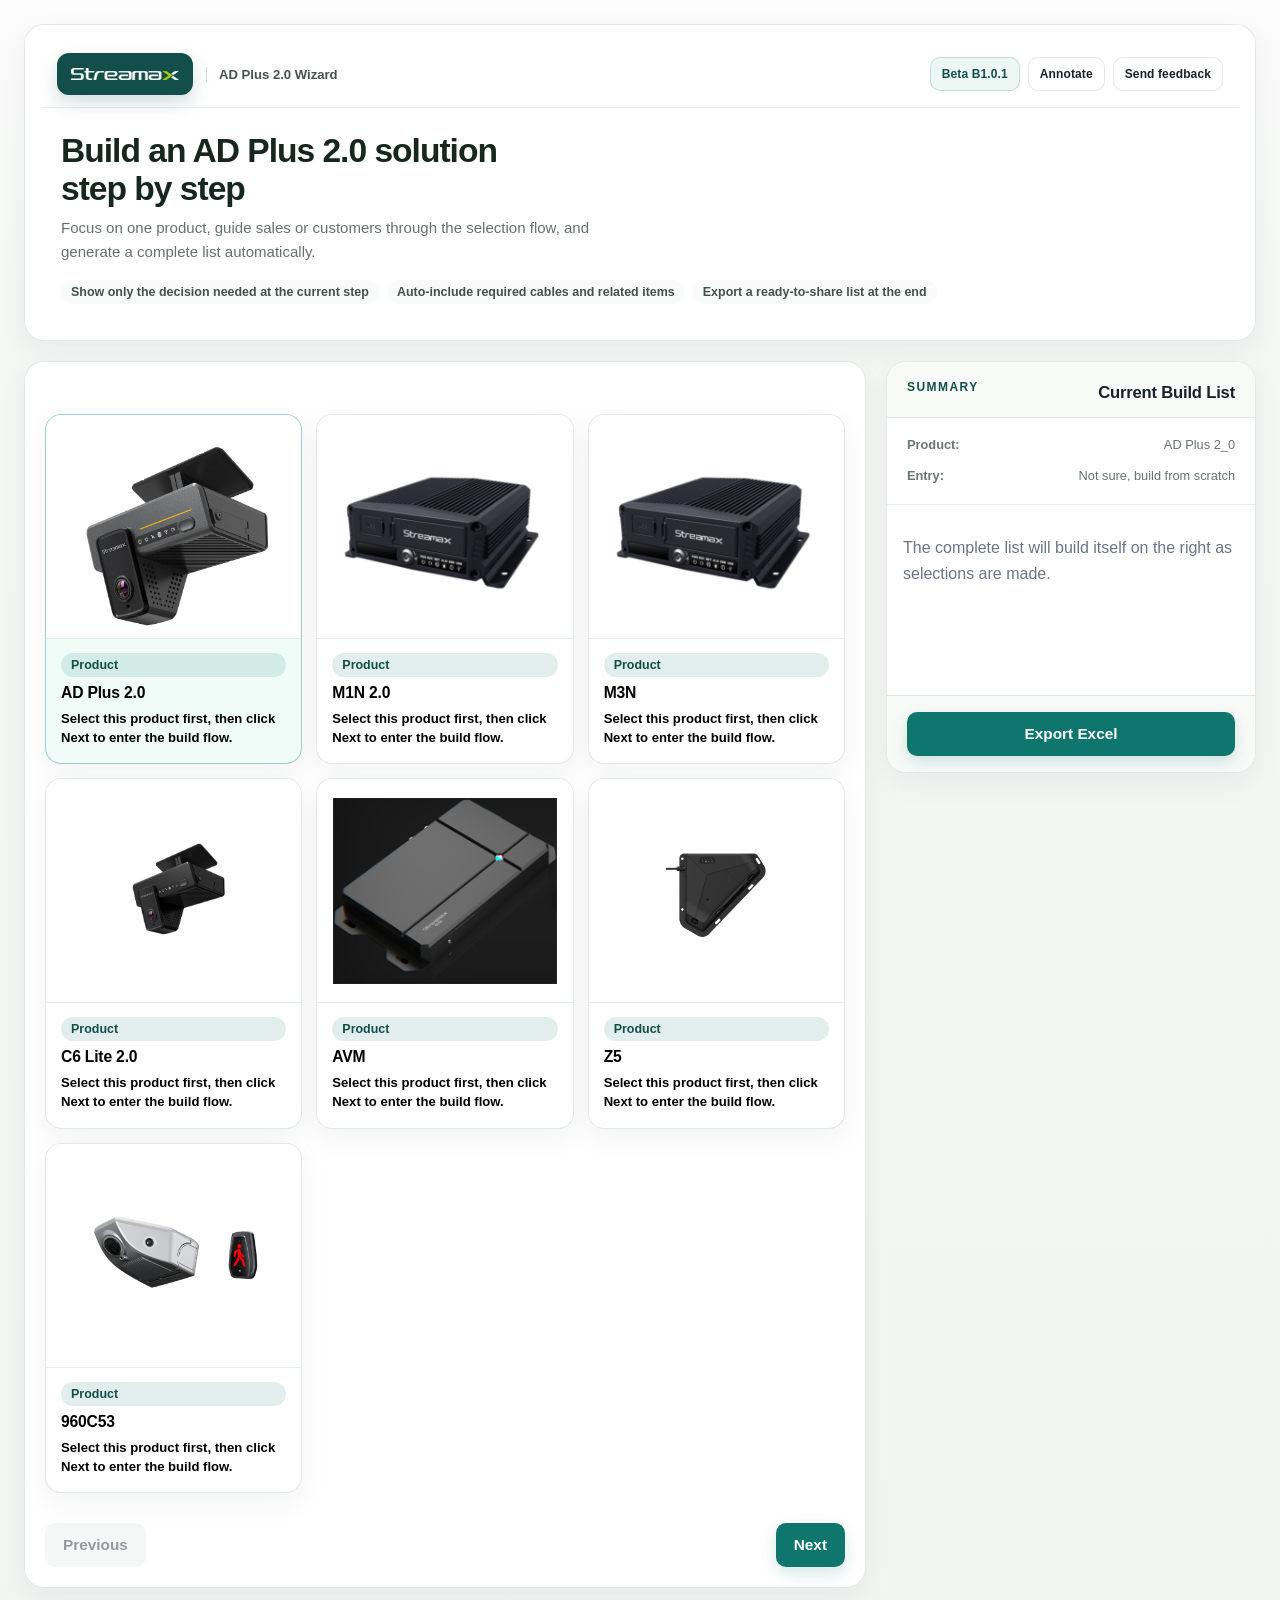
==== index.html @ 5638fdd8 "融合稳定字体标题与方案清单排版" ====
<!doctype html>
<html lang="zh-CN">
  <head>
    <meta charset="UTF-8" />
    <meta name="viewport" content="width=device-width, initial-scale=1.0" />
    <title>AD Plus 2.0 Solution Builder</title>
    <link rel="stylesheet" href="./styles.css?v=20260715-3" />
  </head>
  <body>
    <div class="shell">
      <header class="hero">
        <div class="hero-main">
          <div class="topbar">
            <div class="topbar-brand">
              <a class="brand-logo" href="./index.html" aria-label="Streamax Sales Configurator home">
                <img src="./assets/brand/streamax-logo-white.png" alt="Streamax" />
              </a>
              <p id="hero-eyebrow" class="eyebrow">AD Plus 2.0</p>
            </div>
            <div class="topbar-actions">
              <button id="app-version" class="version-badge version-button" type="button" aria-haspopup="dialog">Beta B1.0.1</button>
              <button id="annotation-button" class="feedback-button" type="button" aria-pressed="false">Annotate</button>
              <button id="feedback-button" class="feedback-button" type="button">Send feedback</button>
            </div>
          </div>
          <div class="hero-body">
            <h1 id="hero-title">一步一步生成 AD Plus 2.0 方案</h1>
            <p id="hero-intro" class="intro">
              只聚焦一个产品，让销售或客户按步骤完成选型，自动生成完整清单。
            </p>
            <div class="hero-highlights">
              <div class="highlight-pill" id="highlight-1">只展示当前需要决策的内容</div>
              <div class="highlight-pill" id="highlight-2">自动带出必选线材与关联件</div>
              <div class="highlight-pill" id="highlight-3">最终可直接导出给销售或技术支持</div>
            </div>
          </div>
        </div>

        <div class="hero-note">
          <span id="hero-note-label" class="step">What This Does</span>
          <strong id="hero-note-title">面向客户的 AD Plus 2.0 选型向导</strong>
          <p id="hero-note-body">
            这不是内部物料表视图，而是把复杂的产品清单拆成可以一步一步完成的选择流程。
          </p>
        </div>
      </header>

      <main class="wizard-shell">
        <section class="wizard-main panel">
          <div class="wizard-top">
            <div id="step-pills" class="step-pills"></div>
            <div id="step-copy" class="step-copy"></div>
          </div>

          <section id="wizard-stage" class="wizard-stage"></section>

          <footer class="wizard-actions">
            <button id="prev-step" class="secondary" type="button">上一步</button>
            <button id="next-step" class="primary" type="button">下一步</button>
          </footer>
        </section>

        <aside class="summary panel">
          <div class="panel-head">
            <span id="summary-step" class="step">Summary</span>
            <h2 id="summary-title">当前方案清单</h2>
          </div>
          <div id="summary-meta" class="summary-meta"></div>
          <div id="cart-list" class="cart-list"></div>
          <div class="cart-actions">
            <button id="export-excel" class="primary" type="button">Export Excel</button>
          </div>
        </aside>
      </main>
    </div>

    <dialog id="release-dialog" class="release-dialog" aria-labelledby="release-title">
      <div class="release-dialog-head">
        <div>
          <p class="step">Release notes</p>
          <h2 id="release-title">What changed</h2>
        </div>
        <button class="dialog-close" type="button" data-release-close aria-label="Close release notes"><svg viewBox="0 0 24 24" aria-hidden="true"><path d="M6 6L18 18M18 6L6 18" /></svg></button>
      </div>
      <div id="release-content" class="release-content"></div>
      <p class="release-contact">Questions or feedback? Contact <a href="mailto:kevinwang@Streamax.com">kevinwang@Streamax.com</a>.</p>
      <div class="feedback-actions"><button class="secondary" type="button" data-release-close>Close</button></div>
    </dialog>

    <dialog id="feedback-dialog" class="feedback-dialog" aria-labelledby="feedback-title">
      <form id="feedback-form" method="dialog">
        <div class="feedback-dialog-head">
          <div>
            <p class="step">Beta feedback</p>
            <h2 id="feedback-title">Comment on this page</h2>
          </div>
          <button class="dialog-close" type="button" data-feedback-close aria-label="Close feedback form"><svg viewBox="0 0 24 24" aria-hidden="true"><path d="M6 6L18 18M18 6L6 18" /></svg></button>
        </div>
        <p class="feedback-help">Tell us what is unclear, incorrect, or missing. The active product and selected items will be attached automatically.</p>
        <label for="feedback-message">Your comment</label>
        <textarea id="feedback-message" name="message" maxlength="2000" required placeholder="For example: this cable should be included automatically."></textarea>
        <label for="feedback-contact">Email or name (optional)</label>
        <input id="feedback-contact" name="contact" maxlength="200" autocomplete="email" placeholder="So we can follow up" />
        <p id="feedback-status" class="feedback-status" aria-live="polite"></p>
        <div class="feedback-actions">
          <button class="secondary" type="button" data-feedback-close>Cancel</button>
          <button class="primary" type="submit">Send feedback</button>
        </div>
      </form>
    </dialog>

    <dialog id="annotation-dialog" class="feedback-dialog" aria-labelledby="annotation-title">
      <form id="annotation-form" method="dialog">
        <div class="feedback-dialog-head">
          <div>
            <p class="step">Element annotation</p>
            <h2 id="annotation-title">Comment on this element</h2>
          </div>
          <button class="dialog-close" type="button" data-annotation-close aria-label="Close annotation form"><svg viewBox="0 0 24 24" aria-hidden="true"><path d="M6 6L18 18M18 6L6 18" /></svg></button>
        </div>
        <div id="annotation-target" class="annotation-target"></div>
        <label for="annotation-message">Your comment</label>
        <textarea id="annotation-message" name="message" maxlength="2000" required placeholder="Explain what should change on this element."></textarea>
        <label for="annotation-contact">Email or name (optional)</label>
        <input id="annotation-contact" name="contact" maxlength="200" autocomplete="email" placeholder="So we can follow up" />
        <p id="annotation-status" class="feedback-status" aria-live="polite"></p>
        <div class="feedback-actions">
          <button class="secondary" type="button" data-annotation-close>Cancel</button>
          <button class="primary" type="submit">Send annotation</button>
        </div>
      </form>
    </dialog>

    <script src="./catalog-data.js?v=20260710-2"></script>
    <!-- 按编号顺序加载，共享全局作用域，顺序不可调换 -->
    <script src="./js/01-bootstrap-i18n.js?v=20260714-4"></script>
    <script src="./js/02-dom-state.js?v=20260714-5"></script>
    <script src="./js/03-data-adplus.js?v=20260710-1"></script>
    <script src="./js/04-product-meta.js?v=20260714-4"></script>
    <script src="./js/05-selection-logic.js?v=20260714-2"></script>
    <script src="./js/06-cart.js?v=20260714-2"></script>
    <script src="./js/07-render-common.js?v=20260714-6"></script>
    <script src="./js/08-logic-mseries.js?v=20260710-1"></script>
    <script src="./js/09-render-avm-c6.js?v=20260712-7"></script>
    <script src="./js/10-render-mseries.js?v=20260710-1"></script>
    <script src="./js/11-render-adplus.js?v=20260710-1"></script>
    <script src="./js/12-main.js?v=20260714-5"></script>
  </body>
</html>
---- styles.css ----
:root {
  --bg: #f4efe5;
  --bg-strong: #fbf7f0;
  --panel: rgba(255, 252, 247, 0.92);
  --panel-strong: #ffffff;
  --ink: #18212b;
  --muted: #697586;
  --line: rgba(24, 33, 43, 0.1);
  --line-strong: rgba(24, 33, 43, 0.18);
  --accent: #0f766e;
  --accent-deep: #134e4a;
  --accent-soft: rgba(15, 118, 110, 0.12);
  --accent-soft-strong: rgba(15, 118, 110, 0.18);
  --warm: #c57b26;
  --warm-soft: rgba(197, 123, 38, 0.12);
  --shadow: 0 24px 70px rgba(24, 33, 43, 0.08);
}

* {
  box-sizing: border-box;
}

body {
  margin: 0;
  font-family: "Aptos", "Segoe UI", "PingFang SC", "Microsoft YaHei", sans-serif;
  color: var(--ink);
  background:
    radial-gradient(circle at 0% 0%, rgba(15, 118, 110, 0.18), transparent 28%),
    radial-gradient(circle at 100% 0%, rgba(197, 123, 38, 0.16), transparent 26%),
    linear-gradient(180deg, #fcf8f2 0%, var(--bg) 100%);
}

.shell {
  max-width: 1460px;
  margin: 0 auto;
  padding: 28px;
}

.hero {
  display: grid;
  grid-template-columns: 1fr;
  gap: 14px;
  margin-bottom: 12px;
}

.hero-main,
.hero-note,
.panel,
.scenario-card,
.package-card,
.group-card,
.review-card,
.option-card {
  background: var(--panel);
  border: 1px solid var(--line);
  border-radius: 28px;
  box-shadow: var(--shadow);
  backdrop-filter: blur(16px);
}

.hero-main,
.hero-note,
.panel {
  padding: 16px;
}

#hero-eyebrow,
#hero-title,
.hero-note {
  display: none;
}

.topbar,
.panel-head,
.wizard-actions,
.cart-actions,
.focus-banner,
.item-head,
.item-foot,
.extension-picker-head {
  display: flex;
  align-items: center;
  justify-content: space-between;
  gap: 12px;
}

.topbar {
  justify-content: space-between;
}

.topbar-actions {
  display: flex;
  align-items: center;
  justify-content: flex-end;
  gap: 12px;
  flex-wrap: wrap;
}

.brand-logo {
  display: inline-flex;
  align-items: center;
  justify-content: center;
  min-width: 136px;
  height: 42px;
  padding: 8px 14px;
  border-radius: 12px;
  background: var(--accent-deep);
  box-shadow: 0 8px 18px rgba(19, 78, 74, 0.18);
}

.brand-logo img {
  display: block;
  width: 108px;
  max-height: 22px;
  object-fit: contain;
}

.version-badge,
.feedback-button {
  border: 1px solid var(--line);
  border-radius: 999px;
  background: rgba(255, 255, 255, 0.68);
  color: var(--ink);
  font-size: 12px;
  font-weight: 800;
  letter-spacing: 0.03em;
  padding: 8px 12px;
}

.version-badge {
  color: var(--accent-deep);
}

.version-button {
  cursor: pointer;
}

.feedback-button {
  cursor: pointer;
}

.feedback-button:hover {
  border-color: var(--accent);
  background: var(--accent-soft);
}

.annotation-mode .shell * {
  cursor: crosshair !important;
}

.annotation-mode .shell :is(button, label, .scenario-card, .package-card, .item-card, .option-card, .group-card, .storage-card, .wiring-card, .review-card, .summary, .wizard-stage, .wizard-actions, .cart-actions, img, h1, h2, h3, h4, p):hover {
  outline: 3px solid var(--warm);
  outline-offset: 3px;
}

.annotation-selected {
  outline: 3px solid var(--warm) !important;
  outline-offset: 3px;
}

.annotation-target {
  padding: 12px;
  border: 1px solid rgba(197, 123, 38, 0.28);
  border-radius: 12px;
  background: var(--warm-soft);
  color: var(--ink);
  font-size: 0.9rem;
  font-weight: 750;
  line-height: 1.45;
}

.feedback-dialog {
  width: min(560px, calc(100vw - 32px));
  border: 1px solid var(--line);
  border-radius: 22px;
  padding: 0;
  color: var(--ink);
  box-shadow: 0 24px 80px rgba(22, 42, 47, 0.28);
}

.release-dialog {
  width: min(620px, calc(100vw - 32px));
  border: 1px solid var(--line);
  border-radius: 22px;
  padding: 24px;
  color: var(--ink);
  box-shadow: 0 24px 80px rgba(22, 42, 47, 0.28);
}

.release-dialog::backdrop {
  background: rgba(17, 33, 37, 0.48);
}

.release-dialog-head {
  display: flex;
  align-items: flex-start;
  justify-content: space-between;
  gap: 12px;
}

.release-dialog h2 {
  margin: 4px 0 0;
  font-size: 22px;
}

.release-content {
  display: grid;
  gap: 10px;
  margin: 20px 0;
  padding-left: 22px;
  line-height: 1.5;
}

.release-contact {
  margin: 0 0 20px;
  color: var(--muted);
}

.release-contact a {
  color: var(--accent-deep);
  font-weight: 800;
}

.feedback-dialog::backdrop {
  background: rgba(17, 33, 37, 0.48);
}

.feedback-dialog form {
  display: grid;
  gap: 12px;
  padding: 24px;
}

.feedback-dialog-head,
.feedback-actions {
  display: flex;
  align-items: center;
  justify-content: space-between;
  gap: 12px;
}

.feedback-dialog h2 {
  margin: 4px 0 0;
  font-size: 22px;
}

.feedback-help,
.feedback-status {
  margin: 0;
  color: var(--muted);
  line-height: 1.55;
}

.feedback-dialog label {
  font-size: 13px;
  font-weight: 800;
}

.feedback-dialog textarea,
.feedback-dialog input {
  width: 100%;
  box-sizing: border-box;
  border: 1px solid var(--line);
  border-radius: 12px;
  padding: 12px;
  color: var(--ink);
  font: inherit;
}

.feedback-dialog textarea {
  min-height: 144px;
  resize: vertical;
}

.dialog-close {
  display: grid;
  flex: 0 0 36px;
  width: 36px;
  height: 36px;
  place-items: center;
  margin: 0;
  padding: 0;
  border: 0;
  border-radius: 50%;
  background: transparent;
  color: var(--muted);
  cursor: pointer;
}

.dialog-close svg {
  width: 18px;
  height: 18px;
  fill: none;
  stroke: currentColor;
  stroke-linecap: round;
  stroke-width: 2.25;
}

.dialog-close:hover {
  background: var(--accent-soft);
  color: var(--ink);
}

.eyebrow,
.step {
  display: inline-flex;
  align-items: center;
  gap: 8px;
  margin: 0;
  font-size: 12px;
  font-weight: 800;
  letter-spacing: 0.12em;
  text-transform: uppercase;
  color: var(--accent-deep);
}

.lang-switch {
  display: inline-flex;
  gap: 6px;
  padding: 4px;
  border-radius: 999px;
  background: rgba(255, 255, 255, 0.72);
  border: 1px solid var(--line);
}

.lang-chip {
  border: none;
  padding: 7px 12px;
  border-radius: 999px;
  background: transparent;
  color: var(--muted);
  font-weight: 800;
  cursor: pointer;
}

.lang-chip.active {
  background: var(--accent);
  color: #fff;
}

.hero h1 {
  margin: 14px 0 10px;
  font-size: clamp(2.3rem, 4.2vw, 4.2rem);
  line-height: 0.98;
  letter-spacing: -0.03em;
}

.intro,
.hint,
.summary-meta,
.hero-note p,
.item-copy p,
.empty,
.step-copy p,
.option-card p {
  color: var(--muted);
  line-height: 1.62;
}

.intro {
  max-width: 780px;
  margin: 0 0 10px;
  font-size: 0.92rem;
  line-height: 1.48;
}

.hero-highlights {
  display: flex;
  flex-wrap: wrap;
  gap: 8px;
}

.highlight-pill,
.tag,
.group-badge {
  display: inline-flex;
  align-items: center;
  padding: 5px 10px;
  border-radius: 999px;
  font-size: 0.78rem;
  font-weight: 800;
}

.highlight-pill,
.tag {
  background: var(--accent-soft);
  color: var(--accent-deep);
}

.group-badge {
  background: var(--warm-soft);
  color: var(--warm);
}

/* C6 Lite bespoke step sections */
.c6-section {
  margin-top: 22px;
}
.c6-section:first-of-type {
  margin-top: 8px;
}
.c6-section-title {
  margin: 0 0 4px;
  font-size: 1rem;
}
.c6-section-hint {
  margin: 0 0 12px;
  color: var(--muted, #6b7280);
  font-size: 0.85rem;
}

.avm-mode-card {
  text-align: left;
}

.avm-mode-visual {
  display: flex;
  align-items: center;
  justify-content: center;
  min-height: 176px;
  gap: 10px;
  margin-bottom: 14px;
  padding: 12px;
  border: 1px solid rgba(19, 91, 86, 0.14);
  border-radius: 16px;
  background: linear-gradient(135deg, #f8fffd, #eef9f7);
}

.avm-mode-device {
  display: grid;
  gap: 7px;
  min-width: 0;
  justify-items: center;
  color: var(--accent-deep);
  font-size: 0.72rem;
  font-weight: 800;
  text-align: center;
}

.avm-mode-device img {
  width: 100%;
  height: 112px;
  object-fit: contain;
}

.avm-mode-visual.standalone .avm-mode-device {
  width: min(78%, 260px);
}

.avm-mode-visual.standalone .avm-mode-device.c53-mode-device {
  width: min(42%, 190px);
}

.avm-mode-visual.cascade .avm-mode-device {
  flex: 1 1 0;
}

.avm-mode-visual.cascade .avm-mode-device img {
  height: 86px;
}

.avm-mode-plus {
  color: var(--accent);
  font-size: 1.25rem;
  font-weight: 900;
}

@media (max-width: 620px) {
  .avm-mode-visual.cascade {
    gap: 5px;
    padding: 8px;
  }

  .avm-mode-visual.cascade .avm-mode-device img {
    height: 64px;
  }
}
.avm-diagram {
  display: block;
  width: 100%;
  max-width: 560px;
  margin: 4px 0 8px;
  border: 1px solid var(--line, #e5e7eb);
  border-radius: 12px;
  background: #fff;
}

.hero-note strong {
  display: block;
  margin: 10px 0 8px;
  font-size: 1.05rem;
}

.wizard-shell {
  display: grid;
  grid-template-columns: minmax(0, 1.9fr) minmax(340px, 0.86fr);
  gap: 22px;
}

.wizard-main,
.summary {
  min-height: 760px;
}

.wizard-main {
  display: grid;
  grid-template-rows: auto 1fr auto;
  gap: 18px;
}

.summary {
  position: sticky;
  top: 16px;
  align-self: start;
}

.wizard-top {
  display: grid;
  gap: 18px;
}

.step-pills {
  display: grid;
  grid-template-columns: repeat(auto-fit, minmax(118px, 1fr));
  gap: 10px;
}

.step-pill {
  padding: 12px;
  border-radius: 18px;
  border: 1px solid var(--line);
  background: rgba(255, 255, 255, 0.72);
}

.step-pill span {
  display: inline-flex;
  width: 28px;
  height: 28px;
  align-items: center;
  justify-content: center;
  margin-bottom: 8px;
  border-radius: 999px;
  background: rgba(24, 33, 43, 0.08);
  font-weight: 800;
}

.step-pill strong {
  display: block;
  font-size: 0.9rem;
}

.step-pill.active {
  background: linear-gradient(180deg, #f2fffb 0%, #ebfaf5 100%);
  border-color: rgba(15, 118, 110, 0.28);
}

.step-pill.active span,
.step-pill.done span {
  background: var(--accent);
  color: #fff;
}

.step-copy h2,
.panel-head h2,
.group-card h3,
.review-card h3 {
  margin: 8px 0;
}

body.compact-flow .shell {
  padding-top: 18px;
}

body.compact-flow .hero {
  margin-bottom: 12px;
}

body.compact-flow .hero-main {
  padding: 14px 18px;
}

body.compact-flow .intro {
  margin: 0;
  font-size: 0.92rem;
}

body.compact-flow .hero-highlights {
  display: none;
}

body.compact-flow .wizard-main {
  gap: 12px;
}

body.compact-flow .wizard-top {
  gap: 10px;
}

body.compact-flow .step-pills {
  grid-template-columns: repeat(auto-fit, minmax(96px, 1fr));
  gap: 8px;
}

body.compact-flow .step-pill {
  padding: 9px 10px;
  border-radius: 16px;
}

body.compact-flow .step-pill span {
  width: 24px;
  height: 24px;
  margin-bottom: 6px;
  font-size: 0.82rem;
}

body.compact-flow .step-pill strong {
  font-size: 0.82rem;
  line-height: 1.25;
}

body.compact-flow .step-copy h2 {
  margin: 4px 0;
  font-size: 1.05rem;
}

body.compact-flow .step-copy p {
  display: none;
}

.wizard-stage {
  min-height: 490px;
}

button {
  border: none;
  border-radius: 16px;
  padding: 13px 18px;
  font-weight: 800;
  font-size: 0.96rem;
  cursor: pointer;
  transition: transform 140ms ease, box-shadow 140ms ease, background 140ms ease;
}

button:hover:not(:disabled) {
  transform: translateY(-1px);
}

button:disabled {
  opacity: 0.45;
  cursor: not-allowed;
}

button.primary {
  background: var(--accent);
  color: #fff;
  box-shadow: 0 10px 24px rgba(15, 118, 110, 0.2);
}

button.secondary {
  background: #e9efee;
  color: var(--ink);
}

/* AVM 级联主机三选一卡片：不同原图比例也使用同一展示画布与文字基线。 */
.avm-host-card {
  grid-template-rows: 150px auto 1fr;
  align-content: start;
  min-height: 286px;
}

.avm-host-card .avm-host-media {
  display: flex;
  align-items: center;
  justify-content: center;
  width: 100%;
  height: 150px;
  margin: 0;
  padding: 14px 18px;
  overflow: hidden;
  border: 1px solid rgba(15, 118, 110, 0.1);
  border-radius: 18px;
  background: linear-gradient(145deg, #f7fcfa 0%, #edf6f4 100%);
}

.avm-host-card .avm-host-media img {
  display: block;
  width: 100%;
  height: 100%;
  object-fit: contain;
  object-position: center;
}

.avm-host-card h3 {
  align-self: end;
  min-height: 1.45em;
  margin: 10px 0 0;
}

.avm-host-card p {
  align-self: start;
  margin: 0;
}

.c53-kit-selection {
  display: flex;
  align-items: center;
  gap: 8px;
  margin-top: auto;
  padding-top: 8px;
  color: var(--muted);
  font-size: 0.82rem;
  font-weight: 800;
}

.c53-kit-check {
  display: inline-grid;
  width: 22px;
  height: 22px;
  place-items: center;
  border: 1.5px solid rgba(15, 118, 110, 0.34);
  border-radius: 7px;
  background: #fff;
  color: #fff;
  font-size: 0.9rem;
  line-height: 1;
}

.c53-kit-selection.is-selected {
  color: var(--accent-deep);
}

.c53-kit-selection.is-selected .c53-kit-check {
  border-color: var(--accent);
  background: var(--accent);
}

.scenario-grid,
.package-grid {
  display: grid;
  grid-template-columns: repeat(auto-fit, minmax(210px, 1fr));
  gap: 12px;
}

.product-entry-grid {
  margin-bottom: 12px;
}

.product-entry-card {
  display: grid;
  grid-template-rows: minmax(180px, 216px) auto;
}

.product-entry-card .scenario-media {
  aspect-ratio: auto;
  min-height: 180px;
  padding: 10px 12px 2px;
  align-items: center;
  background: #fff;
}

.product-entry-card .scenario-media img {
  width: 100%;
  height: 100%;
  object-fit: contain;
  object-position: center;
  padding: 0;
  background: transparent;
}

.product-entry-card[data-product-entry="c6lite20"] .scenario-media img {
  transform: scale(1.42);
  transform-origin: center;
}

.product-entry-card[data-product-entry="z5"] .scenario-media img {
  transform: scale(1.16);
  transform-origin: center;
}

.product-entry-card .scenario-copy {
  display: grid;
  gap: 8px;
  padding: 14px 14px 16px;
  background: transparent;
}

.product-entry-card .scenario-copy h3 {
  margin: 0;
  font-size: 0.94rem;
}

.product-entry-card .scenario-copy p {
  margin: 0;
  font-size: 0.8rem;
  line-height: 1.34;
}

.compare-panel {
  margin-top: 22px;
  padding: 18px;
  border-radius: 28px;
  border: 1px solid var(--line);
  background: rgba(255, 252, 247, 0.9);
  box-shadow: var(--shadow);
}

.compare-head h3 {
  margin: 0 0 6px;
}

.compare-head p {
  margin: 0 0 18px;
  color: var(--muted);
}

.compare-grid {
  display: grid;
  grid-template-columns: repeat(auto-fit, minmax(320px, 1fr));
  gap: 16px;
}

.compare-card {
  padding: 16px;
  border-radius: 22px;
  border: 1px solid var(--line);
  background: #fffefb;
}

.compare-label {
  display: inline-flex;
  margin-bottom: 14px;
  padding: 6px 11px;
  border-radius: 999px;
  background: var(--accent-soft);
  color: var(--accent-deep);
  font-weight: 800;
}

.exploded-diagram {
  position: relative;
  min-height: 360px;
  border-radius: 20px;
  border: 1px solid var(--line);
  background:
    radial-gradient(circle at top left, rgba(15, 118, 110, 0.08), transparent 34%),
    linear-gradient(180deg, #ffffff, #f8fbfa);
  overflow: hidden;
}

.exploded-node {
  position: absolute;
  padding: 12px;
  border-radius: 18px;
  border: 1px solid var(--line-strong);
  background: rgba(255, 255, 255, 0.96);
  box-shadow: 0 10px 30px rgba(24, 33, 43, 0.08);
  text-align: center;
}

.exploded-node img {
  width: 100%;
  max-width: 120px;
  height: 82px;
  object-fit: contain;
  display: block;
  margin: 0 auto 8px;
}

.exploded-node strong {
  display: block;
  font-size: 0.92rem;
}

.exploded-node span {
  display: block;
  margin-top: 4px;
  color: var(--muted);
  font-size: 0.8rem;
  line-height: 1.45;
}

.exploded-node-host {
  left: 6%;
  top: 8%;
  width: 30%;
}

.exploded-node-power {
  left: 35%;
  top: 38%;
  width: 28%;
}

.exploded-node-watch {
  right: 8%;
  top: 10%;
  width: 22%;
}

.exploded-node-camera {
  right: 6%;
  bottom: 10%;
  width: 24%;
}

.exploded-link {
  position: absolute;
  background: rgba(15, 118, 110, 0.7);
  transform-origin: left center;
  height: 3px;
  border-radius: 999px;
}

.exploded-link-1 {
  left: 29%;
  top: 27%;
  width: 18%;
  transform: rotate(20deg);
}

.exploded-link-2 {
  left: 57%;
  top: 37%;
  width: 18%;
  transform: rotate(-26deg);
}

.exploded-link-3 {
  left: 56%;
  top: 58%;
  width: 20%;
  transform: rotate(26deg);
}

.overlay-diagram {
  position: relative;
  border-radius: 20px;
  overflow: hidden;
  border: 1px solid var(--line);
  background: #fff;
}

.overlay-diagram img {
  display: block;
  width: 100%;
  height: auto;
}

.overlay-tag {
  position: absolute;
  padding: 7px 10px;
  border-radius: 999px;
  background: rgba(24, 33, 43, 0.84);
  color: #fff;
  font-size: 0.8rem;
  font-weight: 800;
  box-shadow: 0 8px 18px rgba(24, 33, 43, 0.18);
}

.overlay-tag-host {
  left: 14%;
  top: 20%;
}

.overlay-tag-power {
  left: 32%;
  top: 53%;
}

.overlay-tag-watch {
  right: 18%;
  top: 22%;
}

.overlay-tag-camera {
  right: 11%;
  bottom: 17%;
}

.split-preview-panel {
  margin-top: 0;
}

.split-preview-card {
  padding: 18px;
}

.split-diagram {
  position: relative;
  min-height: 700px;
  overflow: hidden;
  border-radius: 22px;
  border: 1px solid var(--line);
  background:
    radial-gradient(circle at top left, rgba(15, 118, 110, 0.08), transparent 28%),
    linear-gradient(180deg, #ffffff, #f8fbfa 72%, #eef6f3);
}

.split-part {
  position: absolute;
  padding: 12px 12px 10px;
  border-radius: 18px;
  border: 1px solid rgba(148, 163, 184, 0.22);
  background: rgba(255, 255, 255, 0.94);
  box-shadow: 0 14px 34px rgba(15, 23, 42, 0.08);
}

.split-part span {
  display: inline-flex;
  margin-bottom: 10px;
  padding: 4px 10px;
  border-radius: 999px;
  background: rgba(222, 245, 240, 0.95);
  color: var(--accent-deep);
  font-size: 0.78rem;
  font-weight: 800;
}

.split-part img {
  display: block;
  width: 100%;
  height: auto;
}

.split-part-host {
  left: 5%;
  top: 4%;
  width: 42%;
}

.split-part-video {
  right: 4%;
  top: 6%;
  width: 46%;
}

.split-part-power {
  left: 10%;
  top: 45%;
  width: 50%;
}

.split-part-watch {
  right: 10%;
  top: 44%;
  width: 16%;
}

.split-part-watch img {
  max-width: 88px;
  margin: 0 auto;
}

.split-part-wiring {
  left: 17%;
  bottom: 5%;
  width: 66%;
}

.split-wiring-list {
  display: flex;
  flex-wrap: wrap;
  gap: 8px;
  margin-bottom: 10px;
}

.split-wiring-list b {
  padding: 7px 10px;
  border-radius: 12px;
  background: #f3f8f7;
  color: var(--ink);
  font-size: 0.82rem;
}

.split-part-wiring p {
  margin: 0;
  color: var(--muted);
  font-size: 0.82rem;
  line-height: 1.5;
}

.split-link {
  position: absolute;
  height: 2px;
  border-radius: 999px;
  background: rgba(15, 118, 110, 0.62);
  transform-origin: left center;
}

.split-link-1 {
  left: 42%;
  top: 21%;
  width: 14%;
  transform: rotate(8deg);
}

.split-link-2 {
  left: 34%;
  top: 46%;
  width: 12%;
  transform: rotate(40deg);
}

.split-link-3 {
  left: 59%;
  top: 53%;
  width: 17%;
  transform: rotate(-16deg);
}

.split-link-4 {
  left: 46%;
  bottom: 24%;
  width: 13%;
  transform: rotate(84deg);
}

@media (max-width: 900px) {
  .split-diagram {
    min-height: 860px;
  }

  .split-part-host,
  .split-part-video,
  .split-part-power,
  .split-part-watch,
  .split-part-wiring {
    position: relative;
    left: auto;
    right: auto;
    top: auto;
    bottom: auto;
    width: auto;
    margin: 0 14px 14px;
  }

  .split-link {
    display: none;
  }
}

.option-grid {
  display: grid;
  gap: 16px;
}

.option-grid.two-col {
  grid-template-columns: repeat(auto-fit, minmax(240px, 1fr));
}

/* C6 Lite has exactly four core kits; keep their comparison on one desktop row. */
.option-grid.c6-kit-grid {
  grid-template-columns: repeat(4, minmax(0, 1fr));
}

.option-grid.three-col {
  grid-template-columns: repeat(auto-fit, minmax(200px, 1fr));
}

@media (max-width: 980px) {
  .option-grid.c6-kit-grid {
    grid-template-columns: repeat(2, minmax(0, 1fr));
  }
}

@media (max-width: 560px) {
  .option-grid.c6-kit-grid {
    grid-template-columns: 1fr;
  }
}

.scenario-card,
.package-card,
.option-card {
  padding: 0;
  overflow: hidden;
  text-align: left;
}

.scenario-card.active,
.package-card.active,
.option-card.active,
.item-card.selected {
  border-color: rgba(15, 118, 110, 0.35);
  background: #effcf8;
}

.scenario-card,
.package-card,
.option-card,
.item-card {
  transition: border-color 160ms ease, transform 160ms ease, background 160ms ease, box-shadow 160ms ease;
}

.scenario-card:hover,
.package-card:hover,
.option-card:hover,
.item-card:hover {
  border-color: rgba(15, 118, 110, 0.28);
  transform: translateY(-1px);
  box-shadow: 0 14px 30px rgba(24, 33, 43, 0.07);
}

.scenario-media {
  aspect-ratio: 16 / 8.8;
  background: linear-gradient(180deg, #f3fbf8 0%, #ebf5ff 100%);
  display: grid;
  place-items: center;
  overflow: hidden;
}

.scenario-media img {
  width: 100%;
  height: 100%;
  object-fit: contain;
  object-position: center;
  padding: 8px;
  background: #fff;
}

.scenario-card-custom .scenario-media {
  aspect-ratio: 16 / 13.2;
}

.scenario-card-custom .scenario-media img {
  padding: 10px 12px 2px;
}

.package-image {
  width: 100%;
  height: 100%;
  object-fit: contain;
  object-position: center;
}

.package-image {
  display: block;
  min-height: 200px;
  background: linear-gradient(180deg, #f3fbf8 0%, #ebf5ff 100%);
  padding: 10px;
}

.package-image-empty,
.host-photo-empty {
  display: grid;
  place-items: center;
  color: var(--muted);
  font-weight: 700;
  text-align: center;
}

.scenario-copy,
.package-head,
.item-copy,
.review-card {
  padding: 13px;
}

.package-head {
  align-items: start;
  padding-bottom: 0;
}

.package-card p,
.scenario-copy p {
  margin: 0;
}

.fallback-note {
  padding: 0 16px 16px;
  color: var(--warm);
  font-size: 0.9rem;
  font-weight: 700;
}

.option-card {
  display: grid;
  gap: 8px;
  padding: 12px;
  background: var(--panel-strong);
  border: 1px solid var(--line);
  border-radius: 18px;
}

.wiring-card {
  align-content: start;
  min-height: 430px;
}

.wiring-card h3 {
  min-height: 42px;
  margin: 4px 0 0;
}

.wiring-card p {
  min-height: 92px;
  margin: 0;
}

.locked-option input[type="checkbox"] {
  cursor: not-allowed;
}

.option-card.disabled,
.item-card.disabled {
  opacity: 0.46;
  filter: grayscale(0.12);
}

.host-photo {
  display: block;
  width: 100%;
  height: 240px;
  object-fit: contain;
  object-position: center;
  border-radius: 14px;
  border: 1px solid var(--line);
  background: #fff;
  padding: 10px;
}

.helper-note {
  padding: 12px 14px;
  border-radius: 16px;
  background: var(--accent-soft);
  color: var(--accent-deep);
  font-size: 0.92rem;
  font-weight: 700;
}

.power-box-card {
  align-content: start;
  min-height: 100%;
}

.power-box-card .host-photo {
  height: 214px;
  object-position: center 42%;
  padding: 12px 14px;
}

.power-box-card .tag {
  align-self: start;
  margin-top: 4px;
}

.power-box-card h3 {
  margin: 2px 0 0;
  min-height: 46px;
  font-size: 1rem;
  line-height: 1.18;
}

.power-box-card p {
  margin: 0;
  min-height: 98px;
  max-width: 30ch;
  font-size: 0.82rem;
  line-height: 1.48;
  font-weight: 650;
  letter-spacing: -0.01em;
  text-wrap: balance;
}

.focus-banner {
  align-items: start;
  padding: 16px 18px;
  border-radius: 20px;
  background: linear-gradient(180deg, rgba(15, 118, 110, 0.1), rgba(15, 118, 110, 0.05));
  margin-bottom: 18px;
}

.focus-banner strong {
  display: block;
  margin-bottom: 6px;
}

.focus-banner p {
  margin: 0;
  color: var(--muted);
}

.resource-links {
  display: flex;
  gap: 14px;
  flex-wrap: wrap;
}

.resource-links a {
  color: var(--accent-deep);
  font-weight: 700;
}

.group-list {
  display: grid;
  grid-template-columns: repeat(auto-fit, minmax(280px, 1fr));
  gap: 12px;
  align-items: start;
}

.group-card {
  padding: 10px;
}

.capacity-note {
  margin-bottom: 16px;
  padding: 14px 16px;
  border-radius: 18px;
  background: var(--accent-soft);
  border: 1px solid rgba(15, 118, 110, 0.18);
}

.capacity-note.warning {
  background: var(--warm-soft);
  border-color: rgba(197, 123, 38, 0.24);
}

.capacity-note strong {
  display: block;
  margin-bottom: 6px;
}

.capacity-note p {
  margin: 0;
}

.algorithm-plan-panel {
  margin-bottom: 16px;
  padding: 16px;
  border: 1px solid rgba(15, 118, 110, 0.2);
  border-radius: 20px;
  background: linear-gradient(135deg, rgba(15, 118, 110, 0.11), rgba(255, 255, 255, 0.82));
}

.algorithm-plan-head {
  display: flex;
  gap: 14px;
  align-items: flex-start;
  justify-content: space-between;
  margin-bottom: 14px;
}

.algorithm-plan-head strong,
.algorithm-plan-head span {
  display: block;
}

.algorithm-plan-head span {
  margin-top: 4px;
  color: var(--muted);
  font-size: 0.82rem;
  line-height: 1.45;
}

.resource-badge-list {
  display: flex;
  flex-wrap: wrap;
  justify-content: flex-end;
  gap: 6px;
}

.resource-badge-list span,
.camera-resource-line {
  color: var(--accent-deep);
  font-size: 0.76rem;
  font-weight: 750;
}

.resource-badge-list span {
  padding: 5px 8px;
  border-radius: 999px;
  background: rgba(255, 255, 255, 0.78);
  border: 1px solid rgba(15, 118, 110, 0.13);
}

.camera-resource-line {
  margin-top: 8px;
}

.algorithm-preset-grid,
.algorithm-assignment-grid {
  display: grid;
  grid-template-columns: repeat(auto-fit, minmax(250px, 1fr));
  gap: 10px;
}

.algorithm-preset-card {
  display: grid;
  gap: 5px;
  padding: 13px;
  text-align: left;
  color: var(--ink);
  border: 1px solid rgba(15, 118, 110, 0.24);
  border-radius: 16px;
  background: rgba(255, 255, 255, 0.88);
  cursor: pointer;
}

.algorithm-preset-card:not(.unavailable):hover {
  border-color: var(--accent);
  box-shadow: 0 8px 20px rgba(15, 118, 110, 0.1);
}

.algorithm-preset-card span,
.algorithm-preset-card small {
  color: var(--muted);
  line-height: 1.4;
}

.algorithm-preset-card.unavailable {
  opacity: 0.58;
  cursor: not-allowed;
}

.algorithm-assignment-grid {
  margin-top: 10px;
}

.algorithm-assignment {
  display: grid;
  gap: 5px;
  color: var(--muted);
  font-size: 0.8rem;
  font-weight: 700;
}

.algorithm-assignment select {
  width: 100%;
}

.item-card {
  display: grid;
  grid-template-columns: auto 1fr;
  gap: 10px;
  padding: 8px;
  border: 1px solid var(--line);
  border-radius: 16px;
  background: var(--panel-strong);
}

.item-card input[type="checkbox"] {
  margin-top: 4px;
}

.item-copy {
  display: grid;
  grid-template-columns: 96px minmax(0, 1fr);
  gap: 8px 10px;
  align-items: start;
}

.item-copy .thumb {
  grid-column: 1;
  grid-row: 1 / span 2;
}

.item-copy .item-head,
.item-copy p {
  grid-column: 2;
}

.item-copy p {
  margin: 0;
  font-size: 0.92rem;
}

.sku {
  font-family: Consolas, monospace;
  font-size: 0.84rem;
  color: var(--muted);
  word-break: break-all;
}

.thumb {
  width: 116px;
  height: 116px;
  border-radius: 14px;
  object-fit: contain;
  border: 1px solid var(--line);
  background: #fff;
  padding: 6px;
}

.media-card {
  display: block;
  padding: 12px 12px 10px;
}

.media-card input[type="checkbox"] {
  display: block;
  margin: 4px auto 0;
}

.media-card .item-copy {
  display: grid;
  grid-template-columns: 1fr;
  gap: 10px;
}

.media-card .item-copy .thumb,
.media-card .item-copy .item-head,
.media-card .item-copy p {
  grid-column: auto;
  grid-row: auto;
}

.media-card .thumb {
  width: 100%;
  height: 170px;
  padding: 8px;
}

.media-card .item-head {
  display: block;
  padding-left: 0;
}

.media-card .item-head h4 {
  margin: 0 0 4px;
  font-size: 0.92rem;
  line-height: 1.28;
  word-break: break-word;
}

.media-card .sku {
  display: block;
  font-size: 0.76rem;
  line-height: 1.35;
  word-break: break-all;
}

.media-card p {
  min-height: 56px;
  padding-left: 0;
  font-size: 0.82rem;
  line-height: 1.48;
}

.accessory-vertical-list {
  grid-template-columns: 1fr;
}

.accessory-row-group {
  padding: 12px;
  border-radius: 20px;
  box-shadow: none;
}

.accessory-row-card {
  display: grid;
  grid-template-columns: 180px minmax(0, 1fr) 132px;
  gap: 16px;
  align-items: center;
  padding: 14px 16px;
  min-height: 0;
}

.accessory-row-media {
  display: flex;
  align-items: center;
  justify-content: center;
  align-self: center;
}

.accessory-row-media .thumb {
  width: 160px;
  height: 118px;
  padding: 8px;
  margin: 0 auto;
}

.accessory-row-copy {
  display: grid;
  align-content: center;
  gap: 6px;
  min-width: 0;
  align-self: center;
}

.accessory-row-copy h4 {
  margin: 0;
  font-size: 0.98rem;
  line-height: 1.3;
}

.accessory-row-copy .sku {
  font-size: 0.8rem;
  line-height: 1.4;
}

.accessory-row-copy p {
  margin: 0;
  min-height: 0;
  font-size: 0.84rem;
  line-height: 1.52;
}

.accessory-row-control {
  display: flex;
  align-items: center;
  justify-content: center;
  width: 132px;
  justify-self: center;
  align-self: center;
  min-height: 0;
}

.accessory-row-control input[type="checkbox"] {
  width: 18px;
  height: 18px;
}

.accessory-row-control .qty-stepper {
  margin: 0;
}

.accessory-row-card .item-copy,
.accessory-row-card .item-head,
.accessory-row-card p {
  min-height: 0;
}

.z5-core-card {
  display: grid;
  gap: 14px;
}

.z5-core-gallery {
  display: grid;
  grid-template-columns: repeat(auto-fit, minmax(180px, 1fr));
  gap: 12px;
}

.z5-core-image {
  display: grid;
  place-items: center;
  min-height: 180px;
  border: 1px solid var(--line);
  border-radius: 18px;
  background: #fff;
  overflow: hidden;
}

.z5-core-image img {
  width: 100%;
  height: 180px;
  object-fit: contain;
  padding: 10px;
}

.z5-core-image-empty {
  color: var(--muted);
  font-weight: 800;
}

.z5-core-copy {
  display: grid;
  gap: 8px;
}

.z5-core-copy h3,
.z5-core-copy p {
  margin: 0;
}

.extension-picker {
  margin-top: 10px;
  padding: 10px 12px;
  border-radius: 16px;
  background: linear-gradient(180deg, rgba(15, 118, 110, 0.14), rgba(15, 118, 110, 0.08));
  border: 1px solid rgba(15, 118, 110, 0.18);
}

.extension-picker-head {
  display: grid;
  grid-template-columns: 1fr;
  align-items: start;
  gap: 4px;
  margin-bottom: 8px;
}

.extension-picker-head strong {
  color: var(--accent-deep);
  font-size: 0.84rem;
  line-height: 1.28;
  word-break: break-word;
}

.extension-picker-head span {
  color: var(--muted);
  font-size: 0.78rem;
  font-weight: 700;
  white-space: normal;
}

.extension-picker label > span {
  display: block;
  margin-bottom: 6px;
  font-size: 0.78rem;
  color: var(--muted);
}

.extension-picker select {
  width: 100%;
  font-size: 0.88rem;
  padding: 10px 12px;
}

.extension-picker .hint {
  margin: 8px 0 0;
  font-size: 0.78rem;
  line-height: 1.5;
}

.extension-picker:has(.inline-check) {
  display: grid;
  grid-template-columns: minmax(0, 1fr) auto;
  align-items: start;
  column-gap: 12px;
  row-gap: 8px;
}

.extension-picker:has(.inline-check) .extension-picker-head {
  grid-column: 1 / 2;
  margin-bottom: 0;
}

.extension-picker:has(.inline-check) > .sku {
  grid-column: 2 / 3;
  grid-row: 1 / 2;
  justify-self: end;
  align-self: start;
  margin: 0;
}

.extension-picker:has(.inline-check) .inline-check {
  grid-column: 1 / -1;
  margin: 0;
}

.extension-picker:has(.inline-check) .hint {
  grid-column: 1 / -1;
  margin-top: 0;
}

.inline-check {
  display: grid;
  grid-template-columns: 1fr auto;
  align-items: center;
  gap: 12px;
  margin: 8px 0 6px;
  padding: 10px 12px;
  border-radius: 12px;
  background: rgba(255, 255, 255, 0.84);
  border: 1px solid rgba(15, 118, 110, 0.14);
}

.inline-check span {
  display: block;
  margin: 0;
  color: var(--ink);
  font-size: 0.88rem;
  font-weight: 700;
  line-height: 1.35;
}

.inline-check input[type="checkbox"] {
  justify-self: end;
  width: 18px;
  height: 18px;
  margin: 0;
}

.extension-picker > .sku {
  display: inline-flex;
  align-items: center;
  margin: 0 0 6px;
  padding: 5px 10px;
  border-radius: 999px;
  background: rgba(15, 118, 110, 0.12);
  color: var(--accent-deep);
  font-size: 0.82rem;
  font-weight: 800;
}

.wiring-extra-picker {
  margin-top: 10px;
}

.wiring-extra-toggle {
  display: flex;
  align-items: flex-start;
  gap: 8px;
}

.wiring-extra-toggle input[type="checkbox"] {
  margin-top: 2px;
  flex: 0 0 auto;
}

.wiring-extra-toggle span {
  display: block;
  margin: 0;
  font-size: 0.78rem;
  color: var(--muted);
  line-height: 1.45;
}

.accessory-qty-picker {
  margin-top: 10px;
}

.accessory-qty-picker select {
  max-width: none;
}

.storage-picker {
  padding: 16px;
  background: linear-gradient(135deg, rgba(15, 118, 110, 0.13), rgba(255, 255, 255, 0.9));
}

.storage-picker .extension-picker-head {
  display: flex;
  align-items: baseline;
  margin-bottom: 12px;
}

.storage-picker .extension-picker-head strong {
  font-size: 0.98rem;
}

.storage-card-grid {
  display: grid;
  grid-template-columns: repeat(auto-fit, minmax(260px, 1fr));
  gap: 12px;
}

.storage-card {
  display: grid;
  gap: 8px;
  min-width: 0;
  padding: 14px;
  border: 1px solid rgba(15, 118, 110, 0.18);
  border-radius: 14px;
  background: rgba(255, 255, 255, 0.9);
}

.storage-card-label {
  color: var(--accent-deep);
  font-size: 0.82rem;
  font-weight: 800;
}

.storage-card select {
  min-width: 0;
  font-size: 0.92rem;
}

.storage-card-sku {
  overflow-wrap: anywhere;
  color: var(--muted);
  font-family: Consolas, monospace;
  font-size: 0.78rem;
  letter-spacing: 0.01em;
}

.qty-stepper {
  display: inline-flex;
  align-items: center;
  justify-content: center;
  gap: 10px;
  margin: 6px auto 0;
}

.qty-btn {
  display: inline-flex;
  align-items: center;
  justify-content: center;
  width: 34px;
  height: 34px;
  padding: 0;
  border: 1px solid var(--line-strong);
  border-radius: 999px;
  background: #fff;
  color: var(--ink);
  font-size: 1.1rem;
  font-weight: 800;
  line-height: 1;
  cursor: pointer;
}

.qty-btn:disabled {
  opacity: 0.38;
  cursor: not-allowed;
}

.qty-value {
  min-width: 18px;
  text-align: center;
  font-size: 1rem;
  font-weight: 800;
  color: var(--ink);
}

.camera-config-bar {
  display: flex;
  align-items: center;
  justify-content: space-between;
  gap: 10px;
  margin-top: 10px;
  padding: 10px 12px;
  border-radius: 14px;
  background: rgba(15, 118, 110, 0.08);
  color: var(--accent-deep);
  font-size: 0.82rem;
  font-weight: 700;
}

.camera-config-panel {
  margin-bottom: 14px;
  padding: 14px;
  border-radius: 20px;
  border: 1px solid rgba(15, 118, 110, 0.18);
  background: linear-gradient(180deg, rgba(15, 118, 110, 0.1), rgba(15, 118, 110, 0.04));
}

.camera-config-panel-head {
  display: grid;
  gap: 4px;
  margin-bottom: 12px;
}

.camera-config-panel-head strong {
  color: var(--accent-deep);
  font-size: 0.98rem;
}

.camera-config-panel-head span {
  color: var(--muted);
  font-size: 0.82rem;
  line-height: 1.5;
}

.camera-config-list {
  display: grid;
  gap: 12px;
}

.camera-config-item {
  padding: 12px;
  border-radius: 18px;
  border: 1px solid rgba(24, 33, 43, 0.08);
  background: rgba(255, 255, 255, 0.82);
}

.camera-config-item-head {
  display: flex;
  align-items: flex-start;
  justify-content: space-between;
  gap: 12px;
  margin-bottom: 10px;
}

.camera-config-item-head strong {
  font-size: 0.92rem;
}

.camera-config-item-head span {
  color: var(--muted);
  font-size: 0.8rem;
  font-weight: 700;
}

.camera-config-item-grid {
  display: grid;
  grid-template-columns: repeat(auto-fit, minmax(220px, 1fr));
  gap: 10px;
}

.camera-config-btn,
.accessory-editor-close {
  border: 1px solid rgba(15, 118, 110, 0.22);
  border-radius: 999px;
  background: #fff;
  color: var(--accent-deep);
  font-weight: 800;
  cursor: pointer;
}

.camera-config-btn {
  padding: 8px 12px;
  font-size: 0.8rem;
}

.accessory-editor-backdrop {
  position: fixed;
  inset: 0;
  background: rgba(24, 33, 43, 0.22);
  z-index: 20;
}

.accessory-editor-panel {
  position: fixed;
  right: 28px;
  top: 88px;
  width: min(420px, calc(100vw - 32px));
  max-height: calc(100vh - 120px);
  overflow: auto;
  padding: 16px;
  border-radius: 24px;
  border: 1px solid var(--line);
  background: rgba(255, 252, 247, 0.98);
  box-shadow: 0 24px 70px rgba(24, 33, 43, 0.18);
  z-index: 21;
}

.accessory-editor-head {
  display: flex;
  align-items: flex-start;
  justify-content: space-between;
  gap: 12px;
  margin-bottom: 12px;
}

.accessory-editor-head strong {
  display: block;
  font-size: 1rem;
}

.accessory-editor-head p {
  margin: 4px 0 0;
  color: var(--muted);
  font-size: 0.86rem;
}

.accessory-editor-close {
  width: 36px;
  height: 36px;
  font-size: 1.25rem;
}

.accessory-editor-body {
  display: grid;
  gap: 12px;
}

.extension-picker label {
  display: grid;
  gap: 8px;
  font-weight: 700;
}

.extension-picker select {
  width: 100%;
  border: 1px solid rgba(15, 118, 110, 0.22);
  border-radius: 12px;
  padding: 10px 12px;
  background: #fff;
  color: var(--ink);
  font-weight: 700;
}

.sub-option-list {
  display: grid;
  gap: 10px;
  margin-top: 10px;
}

.sub-option-card {
  display: grid;
  grid-template-columns: 72px 1fr auto;
  align-items: center;
  gap: 12px;
  padding: 10px 12px;
  border: 1px solid rgba(15, 118, 110, 0.14);
  border-radius: 14px;
  background: rgba(255, 255, 255, 0.88);
}

.sub-option-card.locked {
  opacity: 0.96;
}

.sub-option-media .thumb {
  width: 72px;
  height: 72px;
  object-fit: contain;
  border-radius: 12px;
  background: #fff;
  border: 1px solid rgba(15, 23, 42, 0.08);
}

.sub-option-copy {
  display: grid;
  gap: 4px;
}

.sub-option-copy strong {
  font-size: 0.96rem;
}

.sub-option-copy span {
  color: var(--muted);
  font-size: 0.88rem;
}

.sub-option-card input[type="checkbox"] {
  margin: 0;
  justify-self: center;
  align-self: center;
}

.storage-option-grid {
  grid-template-columns: repeat(auto-fit, minmax(210px, 1fr));
}

.storage-option-card,
.z5-diagram-card {
  text-align: left;
}

.storage-option-card .host-photo {
  height: 150px;
  object-fit: contain;
}

.cart-list {
  display: grid;
  gap: 10px;
  min-height: 260px;
}

.cart-row {
  display: flex;
  justify-content: space-between;
  gap: 12px;
  padding: 12px;
  border: 1px solid var(--line);
  border-radius: 16px;
  background: rgba(255, 255, 255, 0.82);
}

.review-card {
  padding: 8px;
}

.review-meta p {
  margin: 8px 0;
}

.summary-meta p {
  margin: 8px 0;
}

@media (max-width: 1120px) {
  .hero,
  .wizard-shell {
    grid-template-columns: 1fr;
  }

  .summary {
    position: static;
    min-height: auto;
  }

  .step-pills {
    grid-template-columns: repeat(2, 1fr);
  }

}

@media (max-width: 640px) {
  .shell {
    padding: 16px;
  }

  .step-pills,
  .group-list {
    grid-template-columns: 1fr;
  }

  .topbar,
  .focus-banner,
  .wizard-actions,
  .cart-actions,
  .panel-head {
    flex-direction: column;
    align-items: stretch;
  }

  .topbar-actions {
    justify-content: flex-start;
  }

  .hero-highlights {
    flex-direction: column;
  }

  .power-box-card .host-photo {
    height: 188px;
  }

  .power-box-card h3,
  .power-box-card p {
    min-height: auto;
    max-width: none;
  }

  .item-copy {
    grid-template-columns: 1fr;
  }

  .item-copy .thumb,
  .item-copy .item-head,
  .item-copy p {
    grid-column: auto;
    grid-row: auto;
  }

  .thumb,
  .host-photo {
    width: 100%;
    height: 200px;
  }

  .accessory-row-card {
    grid-template-columns: 1fr;
  }

  .accessory-row-media .thumb {
    width: 100%;
    height: 180px;
  }

  .accessory-row-control {
    justify-content: flex-start;
  }

  .storage-picker .extension-picker-head {
    align-items: flex-start;
  }

}

/* Selective typography, title, and quotation-summary treatment. */
body,
button,
input,
textarea,
select {
  font-family: -apple-system, BlinkMacSystemFont, "Segoe UI", "Aptos", "PingFang SC", "Hiragino Sans GB", "Microsoft YaHei", "Helvetica Neue", sans-serif;
}

h1,
h2,
h3,
h4 {
  letter-spacing: -0.012em;
}

.hero-main {
  overflow: hidden;
}

.topbar {
  min-height: 58px;
  padding: 12px 16px;
  border-bottom: 1px solid rgba(20, 78, 74, 0.1);
}

.topbar-brand {
  display: flex;
  align-items: center;
  min-width: 0;
  gap: 13px;
}

.eyebrow {
  position: relative;
  display: block;
  min-width: 0;
  margin: 0;
  padding-left: 13px;
  color: #45534d;
  font-size: 0.82rem;
  font-weight: 700;
  letter-spacing: 0;
  text-transform: none;
  white-space: nowrap;
  overflow: hidden;
  text-overflow: ellipsis;
}

#hero-eyebrow {
  display: block;
}

.eyebrow::before {
  position: absolute;
  top: 50%;
  left: 0;
  width: 1px;
  height: 16px;
  background: rgba(20, 78, 74, 0.18);
  content: "";
  transform: translateY(-50%);
}

#hero-eyebrow {
  display: block;
}

.hero-body {
  padding: 24px 20px 20px;
}

#hero-title {
  display: block;
  max-width: 25ch;
  margin: 0 0 9px;
  color: #182620;
  font-size: clamp(1.55rem, 2.8vw, 2.1rem);
  font-weight: 720;
  line-height: 1.12;
}

.intro {
  max-width: 64ch;
  margin: 0;
  color: #64726b;
  font-size: 0.94rem;
  line-height: 1.6;
}

.hero-highlights {
  margin-top: 16px;
}

.highlight-pill {
  background: #f8fbf9;
  border-color: rgba(20, 78, 74, 0.12);
  color: #435149;
  box-shadow: none;
}

body.compact-flow .hero-body {
  display: none;
}

.summary {
  display: flex;
  flex-direction: column;
  padding: 0;
  overflow: hidden;
}

.summary .panel-head {
  align-items: flex-start;
  padding: 18px 20px 14px;
  border-bottom: 1px solid rgba(20, 78, 74, 0.1);
  background: #f8faf8;
}

.summary .panel-head h2 {
  margin: 3px 0 0;
  font-size: 1.04rem;
}

.summary-meta {
  display: grid;
  gap: 0;
  padding: 12px 20px;
  border-bottom: 1px solid rgba(20, 78, 74, 0.1);
}

.summary-meta p {
  display: flex;
  align-items: baseline;
  justify-content: space-between;
  gap: 12px;
  margin: 0;
  padding: 5px 0;
  color: #66756d;
  font-size: 0.8rem;
}

.summary-meta p strong {
  flex: 0 0 auto;
  color: #6b7871;
  font-weight: 700;
  white-space: nowrap;
}

.cart-list {
  min-height: 190px;
  max-height: 46vh;
  padding: 14px 16px;
  overflow-y: auto;
}

.cart-row {
  padding: 11px 12px;
  border: 1px solid rgba(20, 78, 74, 0.11);
  border-radius: 10px;
  background: #fbfcfb;
}

.cart-row strong {
  font-size: 0.83rem;
  line-height: 1.36;
}

.cart-row > div:last-child {
  flex: 0 0 auto;
  padding: 3px 8px;
  border-radius: 7px;
  background: #eaf5f0;
  color: #14503a;
  font-size: 0.77rem;
  font-weight: 800;
  font-variant-numeric: tabular-nums;
}

.cart-actions {
  margin-top: auto;
  padding: 16px 20px;
  border-top: 1px solid rgba(20, 78, 74, 0.1);
  background: #f8faf8;
}

.cart-actions .primary {
  flex: 1;
}

@media (max-width: 640px) {
  .topbar {
    align-items: flex-start;
  }

  .topbar-brand {
    width: 100%;
  }

  .hero-body {
    padding: 20px 16px 18px;
  }
}

/* ------------------------------------------------------------------
   Stable sales UI refinement
   Keeps the existing rendering structure and product imagery intact.
   ------------------------------------------------------------------ */

body {
  background:
    linear-gradient(180deg, #fbfcfb 0, #f5f7f5 320px, #f3f5f3 100%);
}

.shell {
  max-width: 1500px;
  padding: 24px;
}

.hero {
  margin-bottom: 20px;
}

.hero-main,
.hero-note,
.panel,
.scenario-card,
.package-card,
.group-card,
.review-card,
.option-card {
  border-color: rgba(20, 78, 74, 0.12);
  border-radius: 20px;
  box-shadow: 0 10px 30px rgba(20, 42, 37, 0.055);
  backdrop-filter: none;
}

.hero-main,
.hero-note,
.panel {
  background: rgba(255, 255, 255, 0.94);
}

.topbar {
  min-height: 48px;
}

.topbar-actions {
  gap: 8px;
}

.version-badge,
.feedback-button {
  min-height: 34px;
  padding: 7px 11px;
  border-radius: 10px;
  background: #fff;
  letter-spacing: 0.01em;
}

.version-badge {
  background: #edf7f4;
  border-color: rgba(15, 118, 110, 0.2);
}

.feedback-button:hover,
.version-badge:hover {
  transform: none;
  box-shadow: 0 4px 12px rgba(20, 78, 74, 0.1);
}

.wizard-shell {
  grid-template-columns: minmax(0, 1fr) minmax(330px, 370px);
  gap: 20px;
}

.wizard-main,
.summary {
  min-height: 0;
}

.wizard-main {
  padding: 20px;
}

.summary {
  top: 20px;
  overflow: hidden;
}

.wizard-top {
  gap: 14px;
}

.step-pills {
  gap: 8px;
}

.step-pill {
  padding: 10px;
  border-radius: 14px;
  background: #fff;
}

.step-pill span {
  width: 26px;
  height: 26px;
  margin-bottom: 6px;
}

.step-pill strong {
  font-size: 0.84rem;
  line-height: 1.25;
}

.step-pill.active {
  background: #edf7f4;
}

.wizard-stage {
  min-height: 460px;
}

button {
  border-radius: 10px;
  transition: background 140ms ease, border-color 140ms ease, box-shadow 140ms ease;
}

button:hover:not(:disabled) {
  transform: none;
}

button.primary {
  box-shadow: 0 6px 16px rgba(15, 118, 110, 0.18);
}

.scenario-grid,
.package-grid {
  gap: 14px;
}

.scenario-card,
.package-card,
.option-card,
.item-card {
  border-radius: 16px;
}

.scenario-card:hover,
.package-card:hover,
.option-card:hover,
.item-card:hover {
  transform: translateY(-2px);
  box-shadow: 0 12px 24px rgba(20, 42, 37, 0.09);
}

/* Home-page product media: preserve the original image in full. */
.product-entry-card {
  grid-template-rows: 224px auto;
  background: #fff;
}

.product-entry-card .scenario-media {
  min-height: 224px;
  height: 224px;
  padding: 16px;
  overflow: hidden;
  border-bottom: 1px solid rgba(20, 78, 74, 0.1);
  background: #fff;
}

.product-entry-card .scenario-media img,
.product-entry-card[data-product-entry="c6lite20"] .scenario-media img,
.product-entry-card[data-product-entry="z5"] .scenario-media img {
  width: 100%;
  height: 100%;
  max-width: 100%;
  max-height: 100%;
  padding: 0;
  object-fit: contain;
  object-position: center;
  transform: none;
  background: transparent;
}

.product-entry-card .scenario-copy {
  gap: 7px;
  min-height: 110px;
  padding: 14px 15px 16px;
}

.product-entry-card .scenario-copy h3 {
  font-size: 0.98rem;
}

.product-entry-card .scenario-copy p {
  font-size: 0.82rem;
  line-height: 1.45;
}

.panel-head {
  padding-bottom: 12px;
  border-bottom: 1px solid rgba(20, 78, 74, 0.1);
}

.cart-list {
  min-height: 220px;
}

.cart-row {
  border-radius: 12px;
  background: #fbfcfb;
}

.cart-actions {
  padding-top: 14px;
  border-top: 1px solid rgba(20, 78, 74, 0.1);
}

@media (max-width: 1120px) {
  .wizard-shell {
    grid-template-columns: 1fr;
  }

  .summary {
    position: static;
  }
}

@media (max-width: 640px) {
  .shell {
    padding: 16px;
  }

  .product-entry-card,
  .product-entry-card .scenario-media {
    min-height: 196px;
    height: 196px;
  }

  .topbar-actions {
    width: 100%;
    justify-content: flex-start;
  }
}

/* Final hierarchy pass — deliberately last so it only refines stable layout. */
#hero-eyebrow {
  display: block;
}

body,
button,
input,
textarea,
select {
  font-family: -apple-system, BlinkMacSystemFont, "Segoe UI", "Aptos", "PingFang SC", "Hiragino Sans GB", "Microsoft YaHei", "Helvetica Neue", sans-serif;
}

h1,
h2,
h3,
h4 {
  letter-spacing: -0.012em;
}

.hero-main {
  overflow: hidden;
}

.topbar {
  min-height: 58px;
  padding: 12px 16px;
  border-bottom: 1px solid rgba(20, 78, 74, 0.1);
}

.topbar-brand {
  display: flex;
  align-items: center;
  min-width: 0;
  gap: 13px;
}

.eyebrow {
  position: relative;
  display: block;
  min-width: 0;
  margin: 0;
  padding-left: 13px;
  color: #45534d;
  font-size: 0.82rem;
  font-weight: 700;
  letter-spacing: 0;
  text-transform: none;
  white-space: nowrap;
  overflow: hidden;
  text-overflow: ellipsis;
}

.eyebrow::before {
  position: absolute;
  top: 50%;
  left: 0;
  width: 1px;
  height: 16px;
  background: rgba(20, 78, 74, 0.18);
  content: "";
  transform: translateY(-50%);
}

.hero-body {
  padding: 24px 20px 20px;
}

#hero-title {
  display: block;
  max-width: 25ch;
  margin: 0 0 9px;
  color: #182620;
  font-size: clamp(1.55rem, 2.8vw, 2.1rem);
  font-weight: 720;
  line-height: 1.12;
}

.intro {
  max-width: 64ch;
  margin: 0;
  color: #64726b;
  font-size: 0.94rem;
  line-height: 1.6;
}

.hero-highlights {
  margin-top: 16px;
}

.highlight-pill {
  background: #f8fbf9;
  border-color: rgba(20, 78, 74, 0.12);
  color: #435149;
  box-shadow: none;
}

body.compact-flow .hero-body {
  display: none;
}

.summary {
  display: flex;
  flex-direction: column;
  padding: 0;
  overflow: hidden;
}

.summary .panel-head {
  align-items: flex-start;
  padding: 18px 20px 14px;
  border-bottom: 1px solid rgba(20, 78, 74, 0.1);
  background: #f8faf8;
}

.summary .panel-head h2 {
  margin: 3px 0 0;
  font-size: 1.04rem;
}

.summary-meta {
  display: grid;
  gap: 0;
  padding: 12px 20px;
  border-bottom: 1px solid rgba(20, 78, 74, 0.1);
}

.summary-meta p {
  display: flex;
  align-items: baseline;
  justify-content: space-between;
  gap: 12px;
  margin: 0;
  padding: 5px 0;
  color: #66756d;
  font-size: 0.8rem;
}

.summary-meta p strong {
  flex: 0 0 auto;
  color: #6b7871;
  font-weight: 700;
  white-space: nowrap;
}

.cart-list {
  min-height: 190px;
  max-height: 46vh;
  padding: 14px 16px;
  overflow-y: auto;
}

.cart-row {
  padding: 11px 12px;
  border: 1px solid rgba(20, 78, 74, 0.11);
  border-radius: 10px;
  background: #fbfcfb;
}

.cart-row strong {
  font-size: 0.83rem;
  line-height: 1.36;
}

.cart-row > div:last-child {
  flex: 0 0 auto;
  padding: 3px 8px;
  border-radius: 7px;
  background: #eaf5f0;
  color: #14503a;
  font-size: 0.77rem;
  font-weight: 800;
  font-variant-numeric: tabular-nums;
}

.cart-actions {
  margin-top: auto;
  padding: 16px 20px;
  border-top: 1px solid rgba(20, 78, 74, 0.1);
  background: #f8faf8;
}

.cart-actions .primary {
  flex: 1;
}

@media (max-width: 640px) {
  .topbar {
    align-items: flex-start;
  }

  .topbar-brand {
    width: 100%;
  }

  .hero-body {
    padding: 20px 16px 18px;
  }
}
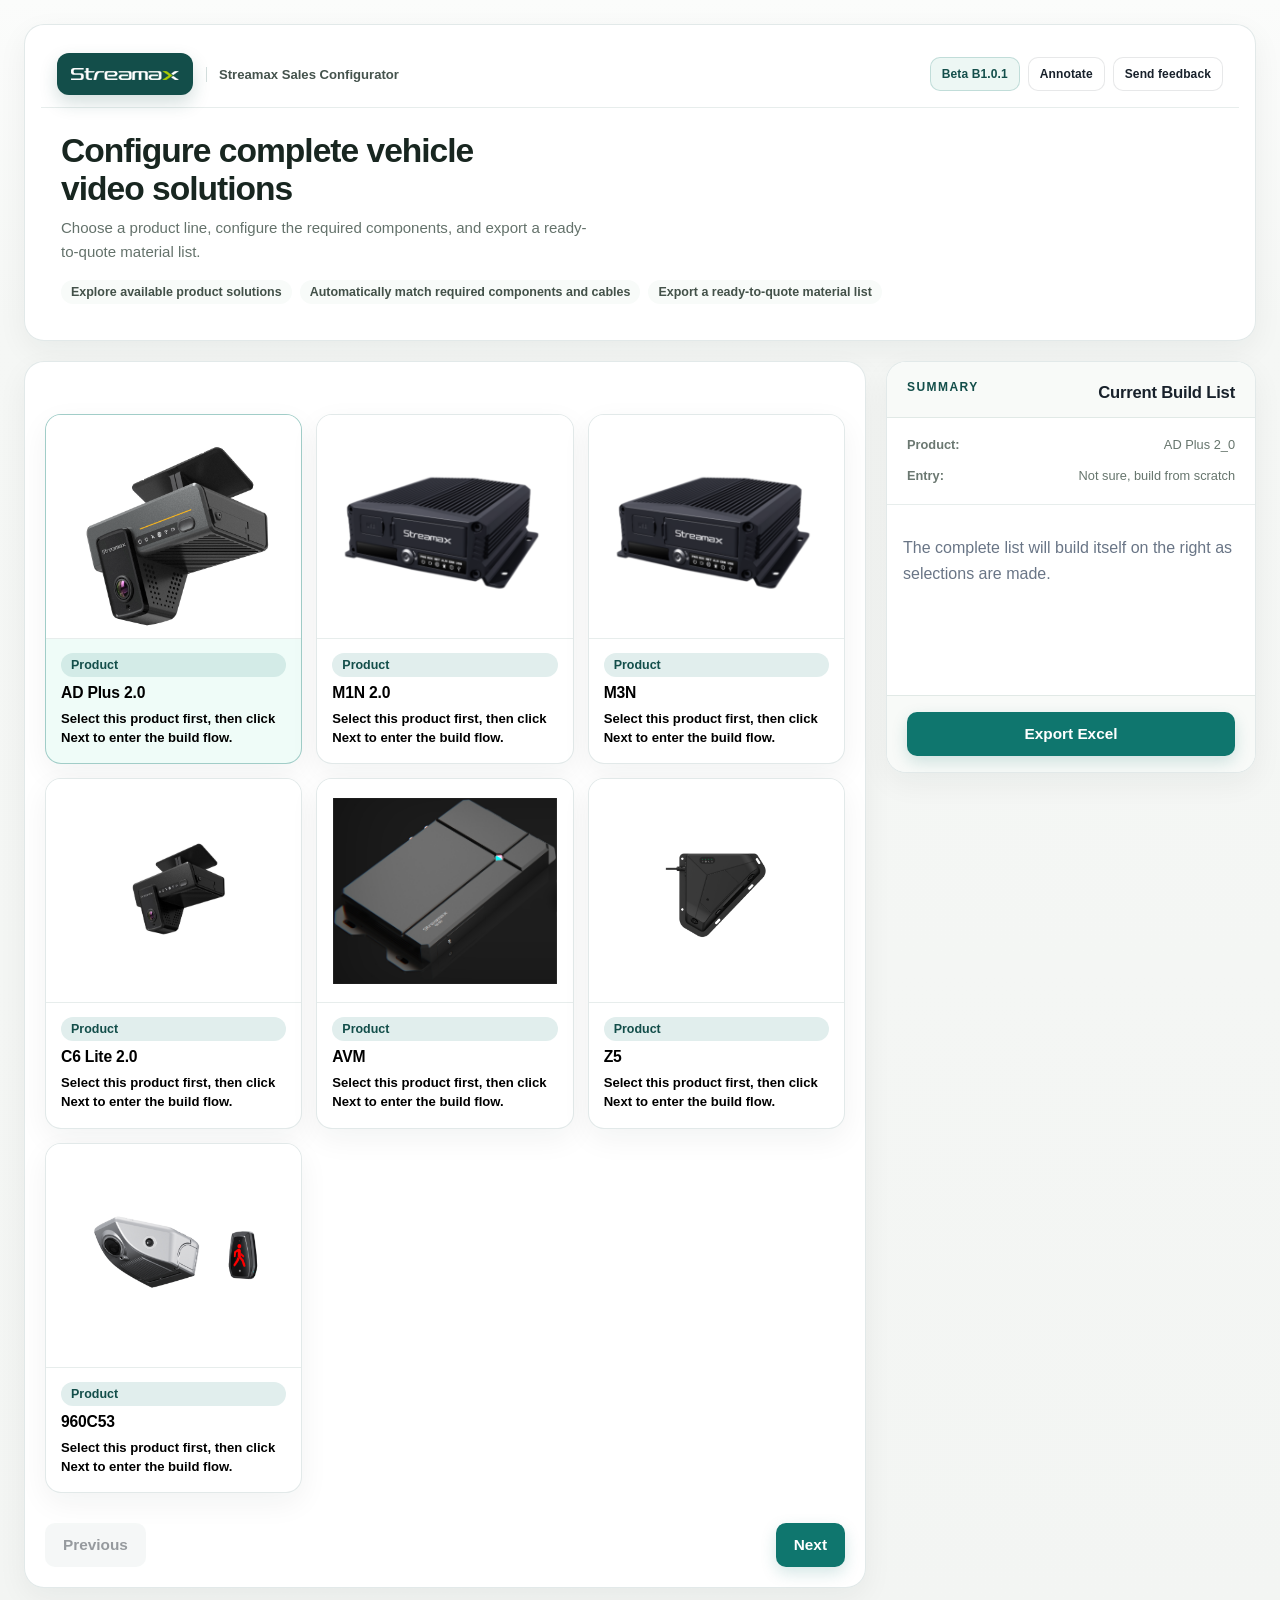
==== commit 29b016c5: "统一首页为全产品线选型平台文案" ====
--- a/index.html
+++ b/index.html
@@ -133,7 +133,7 @@
 
     <script src="./catalog-data.js?v=20260710-2"></script>
     <!-- 按编号顺序加载，共享全局作用域，顺序不可调换 -->
-    <script src="./js/01-bootstrap-i18n.js?v=20260714-4"></script>
+    <script src="./js/01-bootstrap-i18n.js?v=20260715-4"></script>
     <script src="./js/02-dom-state.js?v=20260714-5"></script>
     <script src="./js/03-data-adplus.js?v=20260710-1"></script>
     <script src="./js/04-product-meta.js?v=20260714-4"></script>
@@ -144,6 +144,6 @@
     <script src="./js/09-render-avm-c6.js?v=20260712-7"></script>
     <script src="./js/10-render-mseries.js?v=20260710-1"></script>
     <script src="./js/11-render-adplus.js?v=20260710-1"></script>
-    <script src="./js/12-main.js?v=20260714-5"></script>
+    <script src="./js/12-main.js?v=20260715-5"></script>
   </body>
 </html>
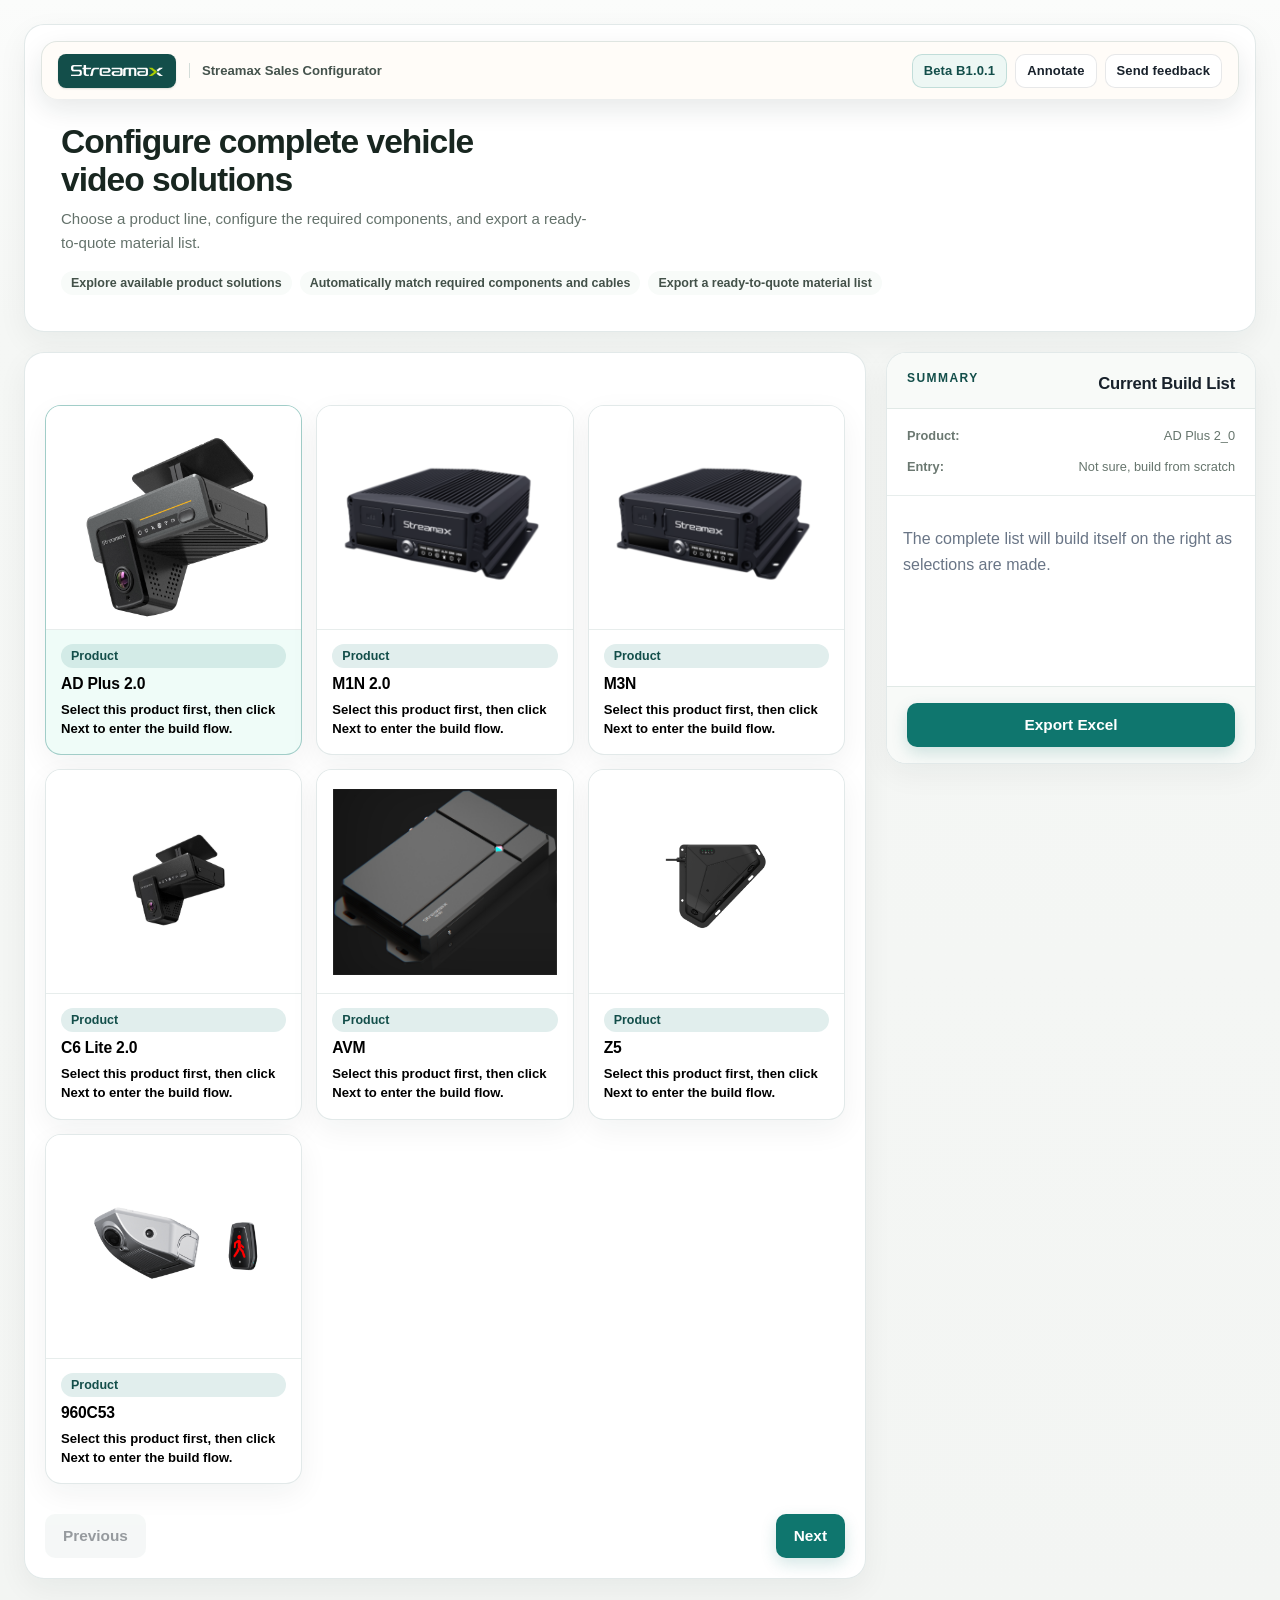
==== commit bee18d9d: "保留布局图片并优化悬浮顶栏视觉" ====
--- a/index.html
+++ b/index.html
@@ -4,7 +4,7 @@
     <meta charset="UTF-8" />
     <meta name="viewport" content="width=device-width, initial-scale=1.0" />
     <title>AD Plus 2.0 Solution Builder</title>
-    <link rel="stylesheet" href="./styles.css?v=20260715-3" />
+    <link rel="stylesheet" href="./styles.css?v=20260715-4" />
   </head>
   <body>
     <div class="shell">
@@ -132,6 +132,7 @@
     </dialog>
 
     <script src="./catalog-data.js?v=20260710-2"></script>
+    <script src="./vendor/html2canvas.min.js?v=1.4.1"></script>
     <!-- 按编号顺序加载，共享全局作用域，顺序不可调换 -->
     <script src="./js/01-bootstrap-i18n.js?v=20260715-4"></script>
     <script src="./js/02-dom-state.js?v=20260714-5"></script>
@@ -144,6 +145,6 @@
     <script src="./js/09-render-avm-c6.js?v=20260712-7"></script>
     <script src="./js/10-render-mseries.js?v=20260710-1"></script>
     <script src="./js/11-render-adplus.js?v=20260710-1"></script>
-    <script src="./js/12-main.js?v=20260715-5"></script>
+    <script src="./js/12-main.js?v=20260715-6"></script>
   </body>
 </html>
--- a/styles.css
+++ b/styles.css
@@ -158,6 +158,23 @@
   outline-offset: 3px;
 }
 
+.annotation-capture-marker {
+  position: fixed;
+  z-index: 9999;
+  display: grid;
+  width: 30px;
+  height: 30px;
+  place-items: center;
+  border: 3px solid #fff;
+  border-radius: 999px;
+  background: #c57b26;
+  box-shadow: 0 4px 14px rgba(47, 30, 13, 0.35);
+  color: #fff;
+  font-size: 0.86rem;
+  font-weight: 850;
+  line-height: 1;
+}
+
 .annotation-target {
   padding: 12px;
   border: 1px solid rgba(197, 123, 38, 0.28);
@@ -2546,6 +2563,80 @@
   }
 }
 
+/* Claude-inspired visual chrome only. Content, grids, and product media stay untouched. */
+html {
+  -webkit-text-size-adjust: 100%;
+}
+
+body {
+  -webkit-font-smoothing: antialiased;
+  text-rendering: optimizeLegibility;
+}
+
+.hero-main {
+  overflow: visible !important;
+}
+
+.topbar {
+  position: sticky;
+  top: 12px;
+  z-index: 30;
+  min-height: 58px;
+  padding: 10px 16px !important;
+  border: 1px solid rgba(20, 78, 74, 0.13);
+  border-bottom: 0 !important;
+  border-radius: 16px;
+  background: rgba(255, 252, 247, 0.88);
+  box-shadow: 0 10px 26px rgba(20, 42, 37, 0.1);
+  backdrop-filter: saturate(1.2) blur(14px);
+  -webkit-backdrop-filter: saturate(1.2) blur(14px);
+}
+
+.brand-logo {
+  min-width: 0;
+  height: 34px;
+  padding: 0 13px;
+  border-radius: 8px;
+  box-shadow: 0 1px 2px rgba(20, 42, 37, 0.14);
+}
+
+.brand-logo img {
+  width: 92px;
+  max-height: 18px;
+}
+
+.topbar-actions {
+  gap: 8px;
+}
+
+.version-badge,
+.feedback-button {
+  display: inline-flex;
+  align-items: center;
+  min-height: 34px;
+  padding: 7px 11px;
+  border-radius: 9px;
+  font-size: 13px;
+  font-weight: 650;
+  letter-spacing: 0;
+  white-space: nowrap;
+}
+
+.version-badge {
+  background: #edf7f4;
+}
+
+.feedback-button {
+  background: rgba(255, 255, 255, 0.86);
+}
+
+@media (max-width: 640px) {
+  .topbar {
+    top: 8px;
+    border-radius: 14px;
+  }
+}
+
 /* ------------------------------------------------------------------
    Stable sales UI refinement
    Keeps the existing rendering structure and product imagery intact.
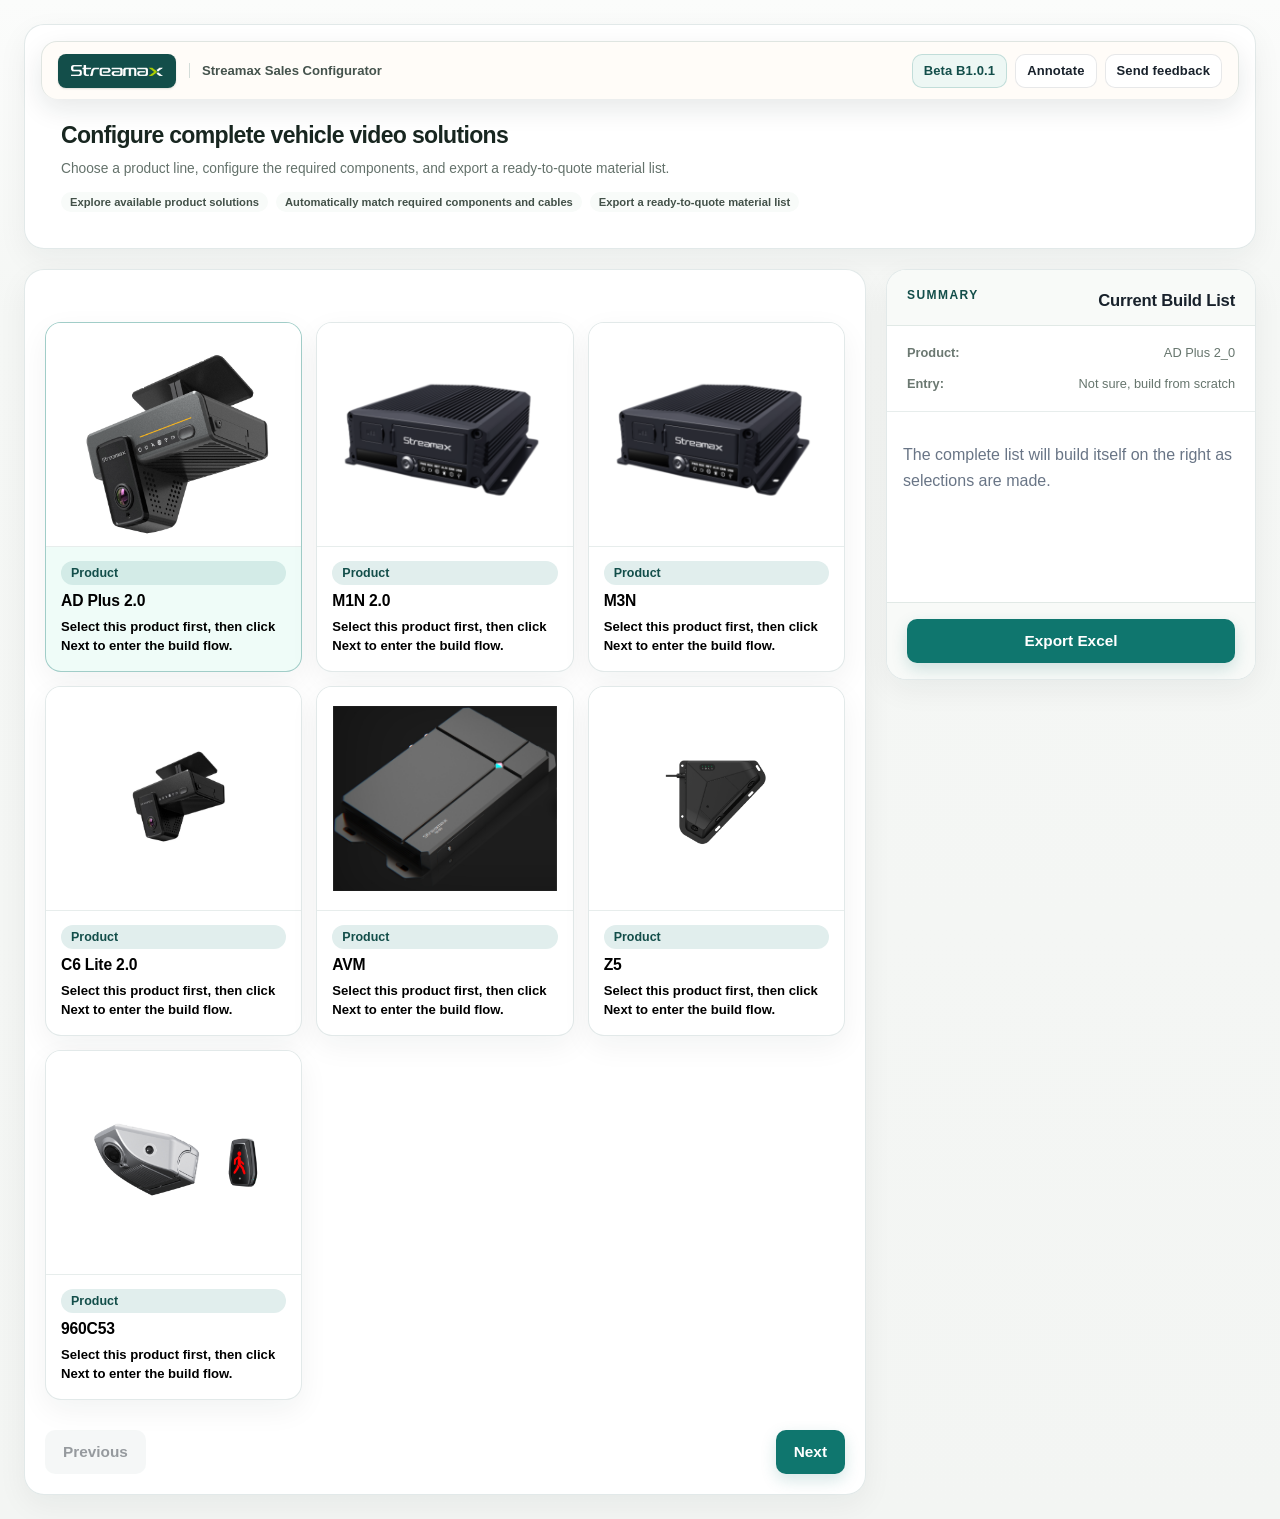
==== commit 6a722264: "压缩首页介绍区为单行展示" ====
--- a/index.html
+++ b/index.html
@@ -4,7 +4,7 @@
     <meta charset="UTF-8" />
     <meta name="viewport" content="width=device-width, initial-scale=1.0" />
     <title>AD Plus 2.0 Solution Builder</title>
-    <link rel="stylesheet" href="./styles.css?v=20260715-4" />
+    <link rel="stylesheet" href="./styles.css?v=20260715-5" />
   </head>
   <body>
     <div class="shell">
--- a/styles.css
+++ b/styles.css
@@ -2433,24 +2433,27 @@
 
 #hero-title {
   display: block;
-  max-width: 25ch;
+  max-width: none !important;
   margin: 0 0 9px;
   color: #182620;
-  font-size: clamp(1.55rem, 2.8vw, 2.1rem);
+  font-size: clamp(1.3rem, 1.8vw, 1.7rem) !important;
   font-weight: 720;
   line-height: 1.12;
+  white-space: nowrap;
 }
 
 .intro {
-  max-width: 64ch;
+  max-width: none !important;
   margin: 0;
   color: #64726b;
-  font-size: 0.94rem;
-  line-height: 1.6;
+  font-size: 0.86rem !important;
+  line-height: 1.45;
+  white-space: nowrap;
 }
 
 .hero-highlights {
-  margin-top: 16px;
+  flex-wrap: nowrap;
+  margin-top: 12px !important;
 }
 
 .highlight-pill {
@@ -2458,6 +2461,20 @@
   border-color: rgba(20, 78, 74, 0.12);
   color: #435149;
   box-shadow: none;
+  font-size: 0.7rem;
+  padding: 4px 9px;
+  white-space: nowrap;
+}
+
+@media (max-width: 900px) {
+  #hero-title,
+  .intro {
+    white-space: normal;
+  }
+
+  .hero-highlights {
+    flex-wrap: wrap;
+  }
 }
 
 body.compact-flow .hero-body {
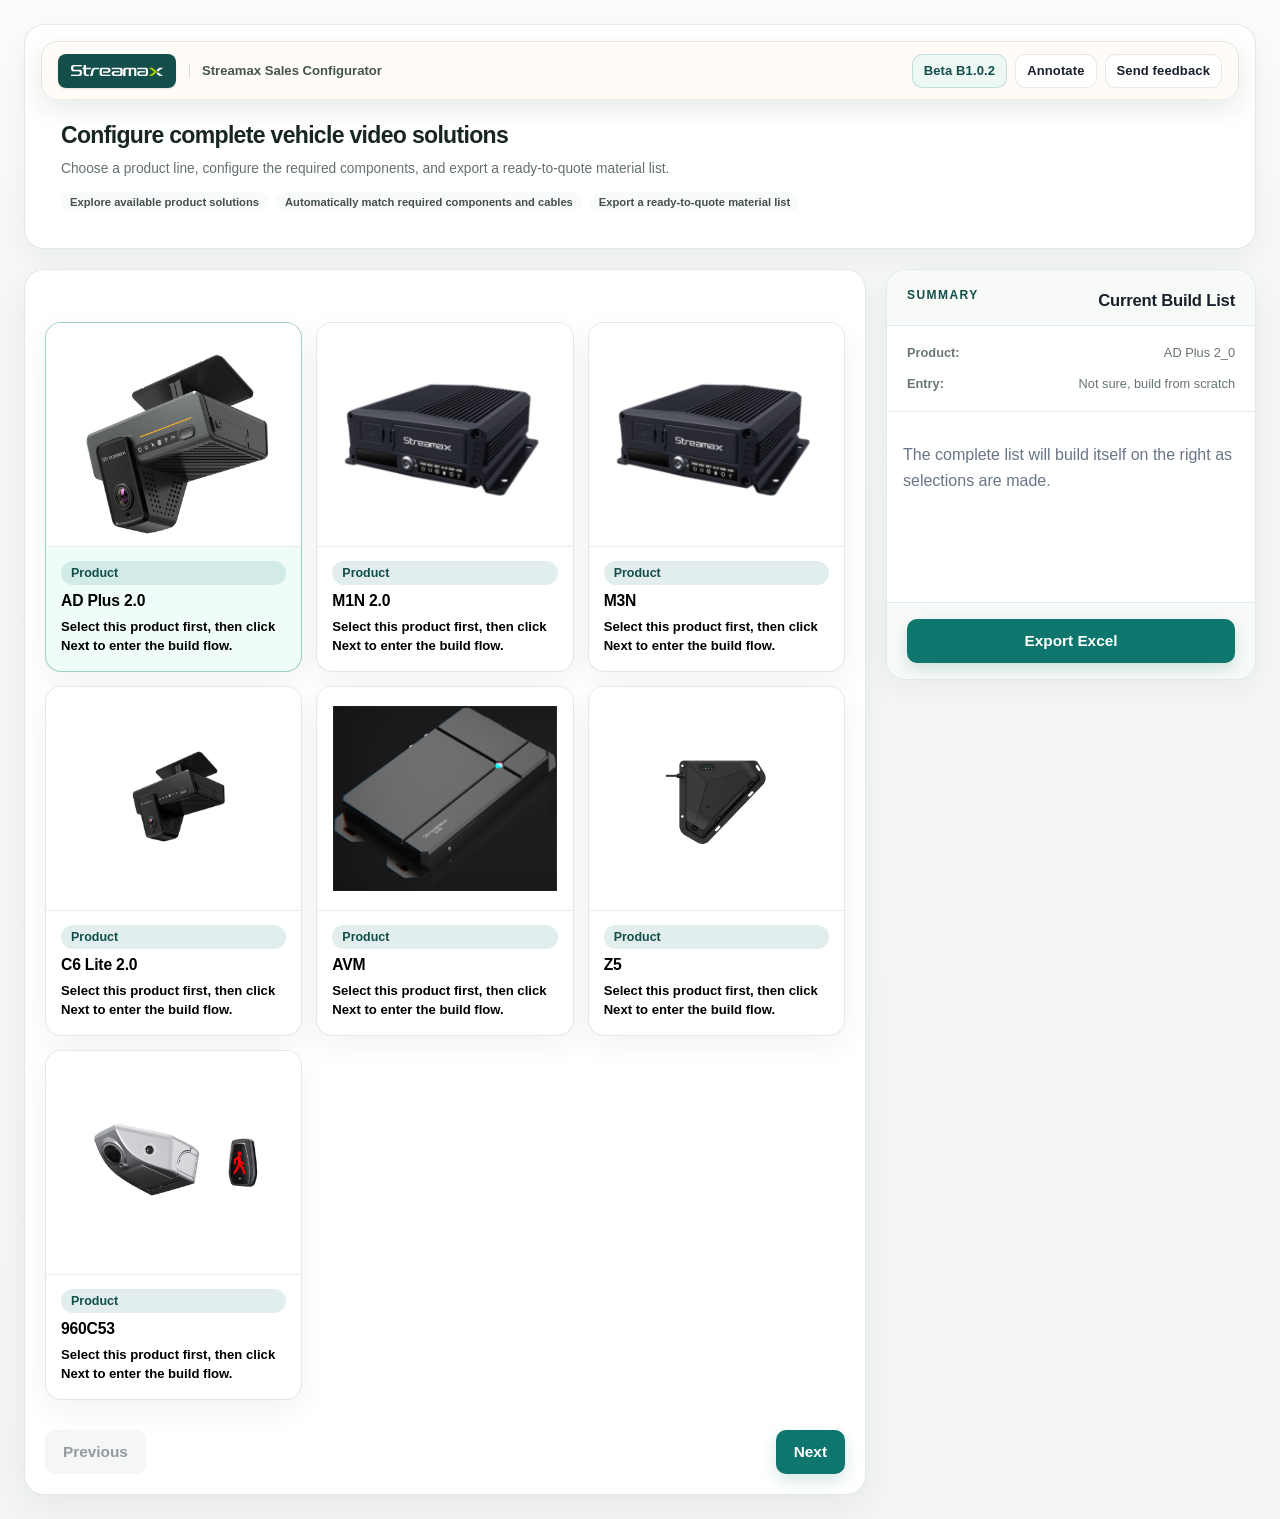
==== commit fe8e1272: "发布B1.0.2并支持版本历史" ====
--- a/index.html
+++ b/index.html
@@ -4,7 +4,7 @@
     <meta charset="UTF-8" />
     <meta name="viewport" content="width=device-width, initial-scale=1.0" />
     <title>AD Plus 2.0 Solution Builder</title>
-    <link rel="stylesheet" href="./styles.css?v=20260715-5" />
+    <link rel="stylesheet" href="./styles.css?v=20260715-6" />
   </head>
   <body>
     <div class="shell">
@@ -134,7 +134,7 @@
     <script src="./catalog-data.js?v=20260710-2"></script>
     <script src="./vendor/html2canvas.min.js?v=1.4.1"></script>
     <!-- 按编号顺序加载，共享全局作用域，顺序不可调换 -->
-    <script src="./js/01-bootstrap-i18n.js?v=20260715-4"></script>
+    <script src="./js/01-bootstrap-i18n.js?v=20260715-5"></script>
     <script src="./js/02-dom-state.js?v=20260714-5"></script>
     <script src="./js/03-data-adplus.js?v=20260710-1"></script>
     <script src="./js/04-product-meta.js?v=20260714-4"></script>
@@ -145,6 +145,6 @@
     <script src="./js/09-render-avm-c6.js?v=20260712-7"></script>
     <script src="./js/10-render-mseries.js?v=20260710-1"></script>
     <script src="./js/11-render-adplus.js?v=20260710-1"></script>
-    <script src="./js/12-main.js?v=20260715-6"></script>
+    <script src="./js/12-main.js?v=20260715-7"></script>
   </body>
 </html>
--- a/styles.css
+++ b/styles.css
@@ -224,7 +224,29 @@
   display: grid;
   gap: 10px;
   margin: 20px 0;
-  padding-left: 22px;
+  padding: 0;
+}
+
+.release-history-entry {
+  padding: 13px 14px;
+  border: 1px solid rgba(20, 78, 74, 0.12);
+  border-radius: 12px;
+  background: #f8fbf9;
+}
+
+.release-history-entry h3 {
+  margin: 0;
+  color: var(--accent-deep);
+  font-size: 14px;
+}
+
+.release-history-entry ul {
+  display: grid;
+  gap: 6px;
+  margin: 8px 0 0;
+  padding-left: 18px;
+  color: var(--muted);
+  font-size: 13px;
   line-height: 1.5;
 }
 
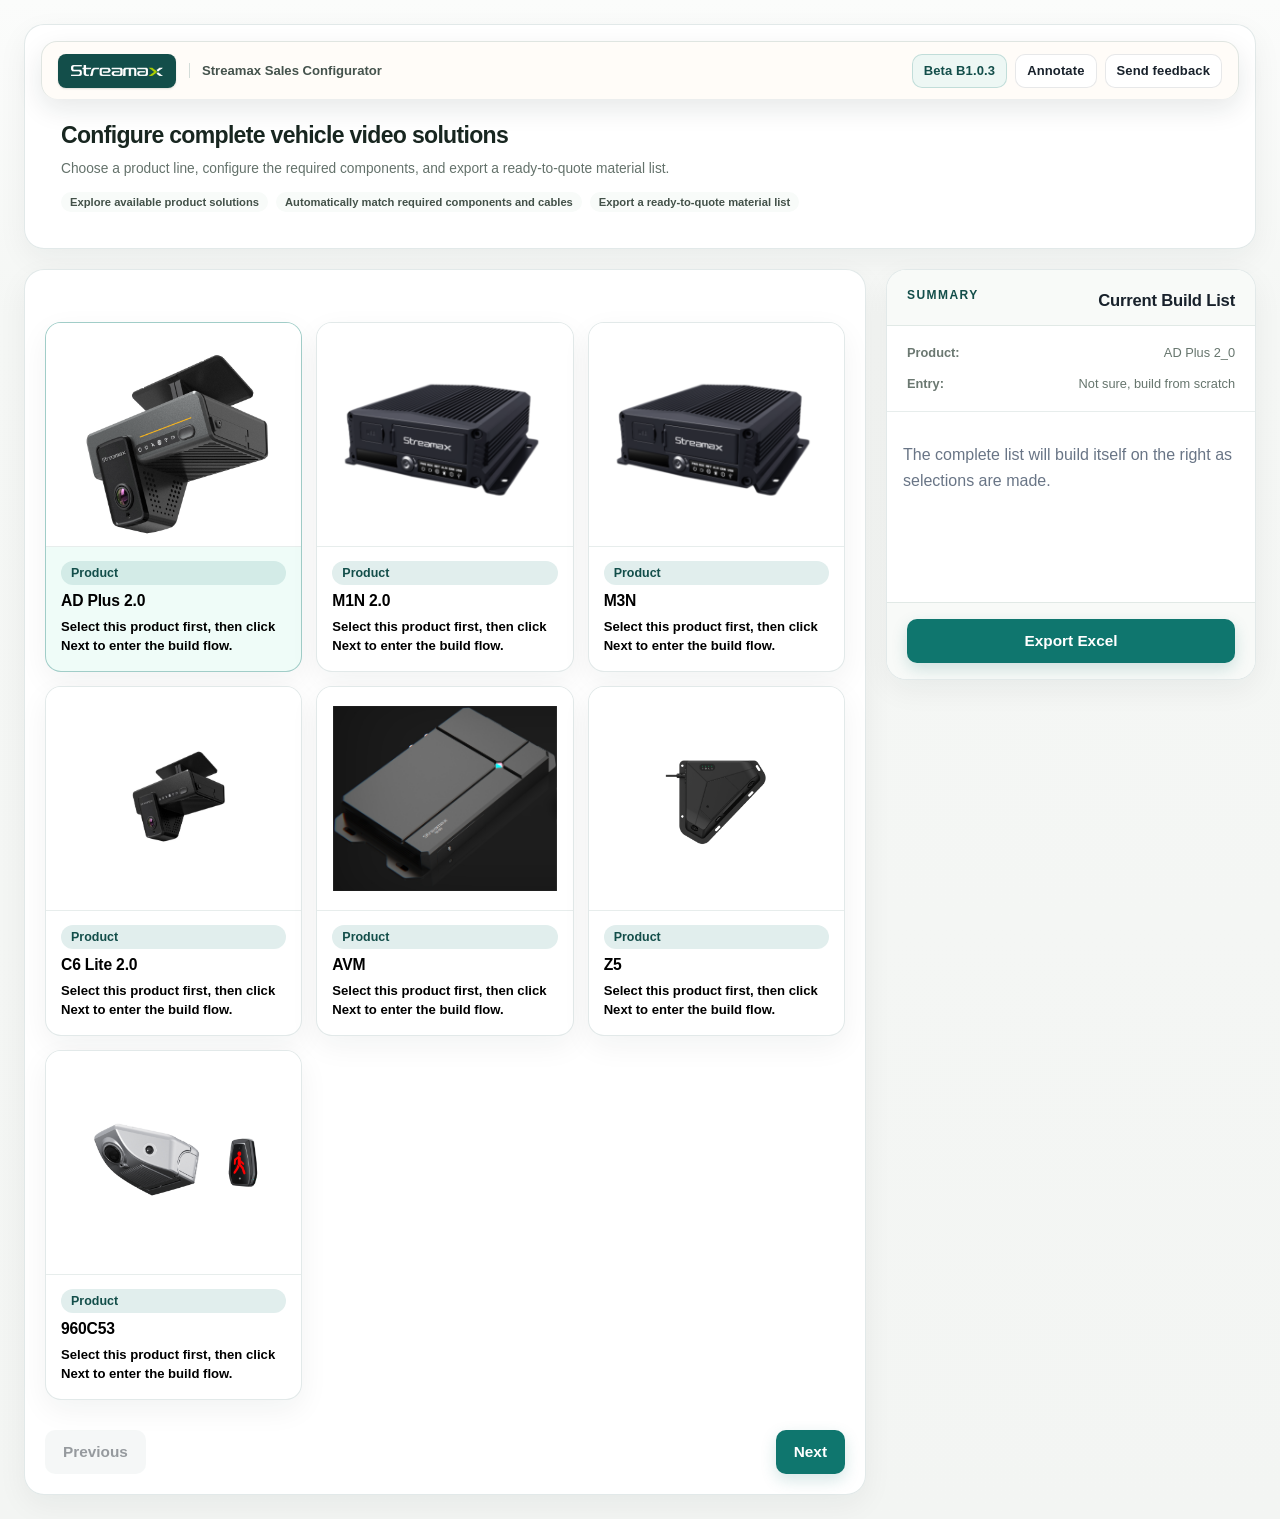
==== commit 9cd4455e: "修复刷新时中文占位文本闪现" ====
--- a/index.html
+++ b/index.html
@@ -1,10 +1,11 @@
 <!doctype html>
-<html lang="zh-CN">
+<html lang="en">
   <head>
     <meta charset="UTF-8" />
     <meta name="viewport" content="width=device-width, initial-scale=1.0" />
-    <title>AD Plus 2.0 Solution Builder</title>
-    <link rel="stylesheet" href="./styles.css?v=20260715-6" />
+    <title>Streamax Sales Configurator</title>
+    <script>document.documentElement.classList.add("app-loading");</script>
+    <link rel="stylesheet" href="./styles.css?v=20260715-7" />
   </head>
   <body>
     <div class="shell">
@@ -134,7 +135,7 @@
     <script src="./catalog-data.js?v=20260710-2"></script>
     <script src="./vendor/html2canvas.min.js?v=1.4.1"></script>
     <!-- 按编号顺序加载，共享全局作用域，顺序不可调换 -->
-    <script src="./js/01-bootstrap-i18n.js?v=20260715-5"></script>
+    <script src="./js/01-bootstrap-i18n.js?v=20260715-6"></script>
     <script src="./js/02-dom-state.js?v=20260714-5"></script>
     <script src="./js/03-data-adplus.js?v=20260710-1"></script>
     <script src="./js/04-product-meta.js?v=20260714-4"></script>
@@ -145,6 +146,6 @@
     <script src="./js/09-render-avm-c6.js?v=20260712-7"></script>
     <script src="./js/10-render-mseries.js?v=20260710-1"></script>
     <script src="./js/11-render-adplus.js?v=20260710-1"></script>
-    <script src="./js/12-main.js?v=20260715-7"></script>
+    <script src="./js/12-main.js?v=20260715-8"></script>
   </body>
 </html>
--- a/styles.css
+++ b/styles.css
@@ -158,6 +158,10 @@
   outline-offset: 3px;
 }
 
+html.app-loading body {
+  visibility: hidden;
+}
+
 .annotation-capture-marker {
   position: fixed;
   z-index: 9999;
